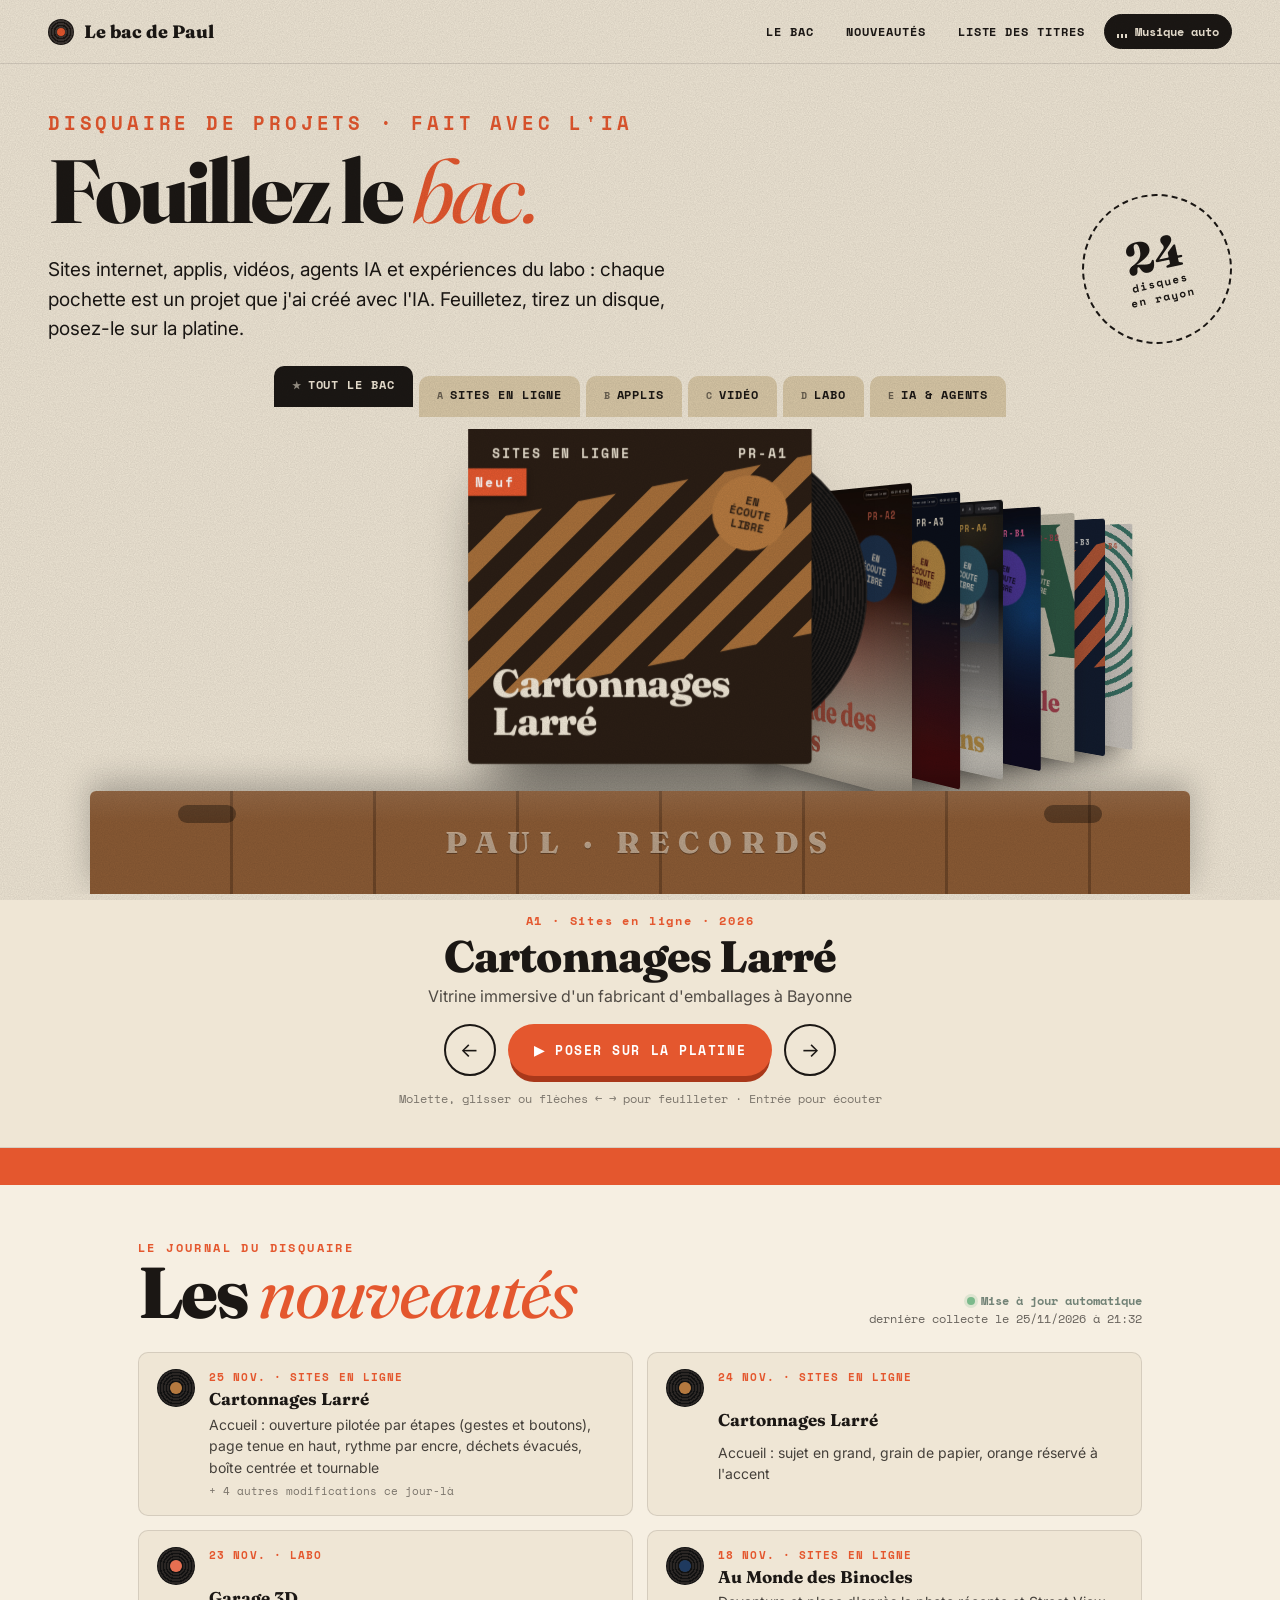
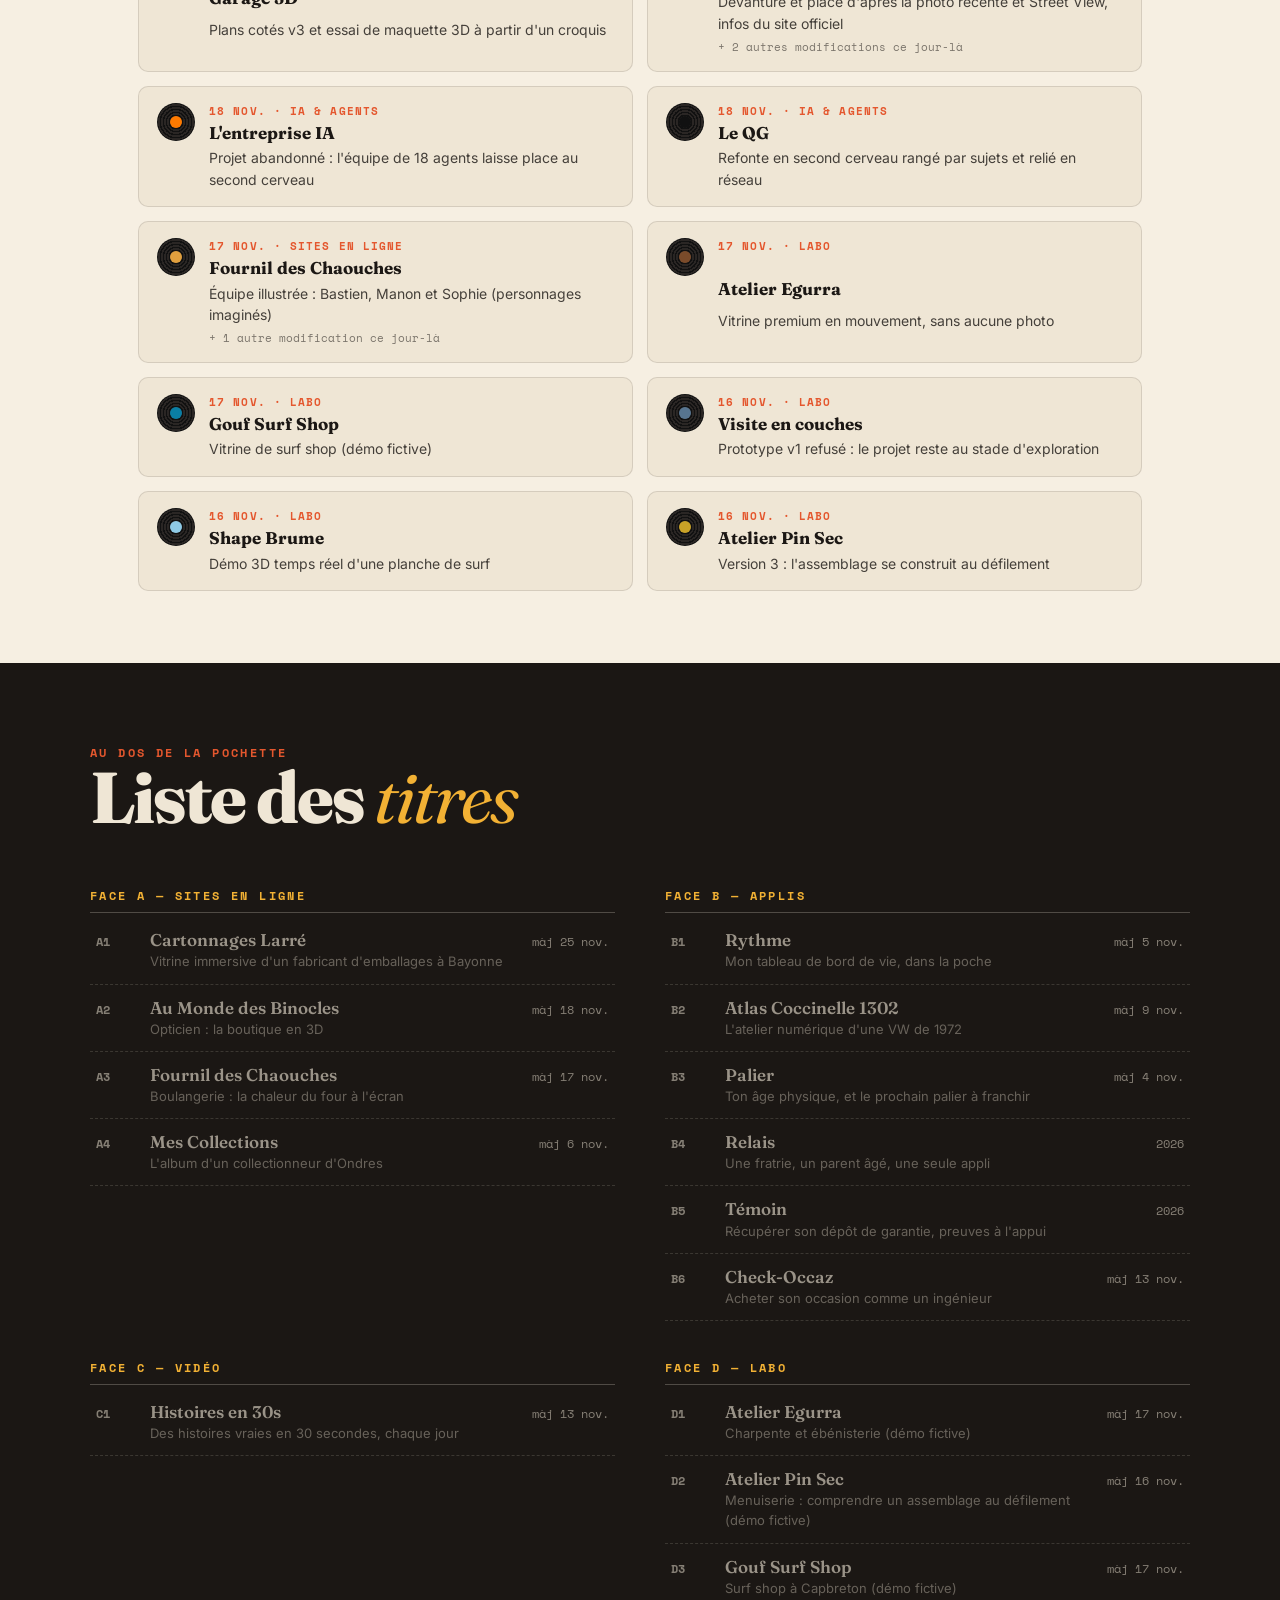
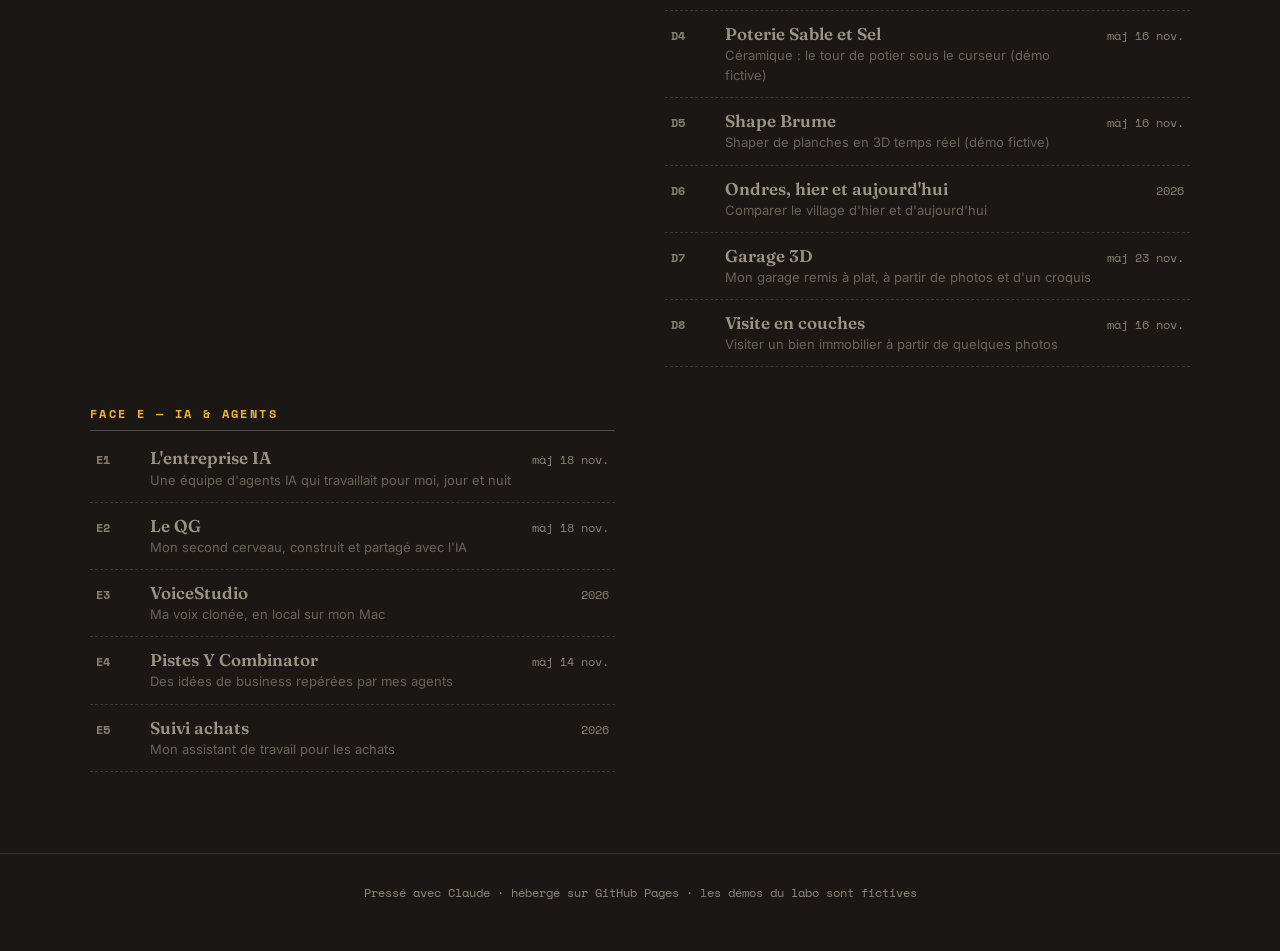
==== index.html @ d15b365a "Platine : plus de liste de nouvelles, seulement la date de mise à jour Co-Authored-By: Claude Opus 5" ====
<!doctype html>
<html lang="fr">
<head>
<meta charset="utf-8">
<meta name="viewport" content="width=device-width,initial-scale=1">
<title>Le bac à projets de Paul — sites, applis et créations IA</title>
<meta name="description" content="Fouillez le bac : sites internet, applications, vidéos et prototypes créés par Paul avec l'IA.">
<meta name="theme-color" content="#efe6d5">
<link rel="icon" href="data:image/svg+xml,%3Csvg xmlns='http://www.w3.org/2000/svg' viewBox='0 0 32 32'%3E%3Ccircle cx='16' cy='16' r='15' fill='%231b1714'/%3E%3Ccircle cx='16' cy='16' r='5' fill='%23e4572e'/%3E%3C/svg%3E">
<link rel="preconnect" href="https://fonts.googleapis.com"><link rel="preconnect" href="https://fonts.gstatic.com" crossorigin>
<link href="https://fonts.googleapis.com/css2?family=Fraunces:ital,opsz,wght@0,9..144,400;0,9..144,600;0,9..144,800;1,9..144,400&family=Inter:wght@400;600&family=Space+Mono:wght@400;700&display=swap" rel="stylesheet">
<link rel="stylesheet" href="style.css?v=4">
</head>
<body>
<header class="top">
  <a class="logo" href="#bac"><i></i>Le bac de Paul</a>
  <nav>
    <a href="#bac">Le bac</a>
    <a href="#nouveautes">Nouveautés</a>
    <a href="#titres">Liste des titres</a>
    <button class="sound" id="sound" aria-pressed="true" title="Lancer automatiquement la bande-son de chaque disque"><span class="eq"><b></b><b></b><b></b></span><span id="soundTxt">Musique auto</span></button>
  </nav>
</header>

<main>
  <section class="hero">
    <div>
      <p class="kicker">Disquaire de projets · fait avec l'IA</p>
      <h1>Fouillez <br>le <em>bac.</em></h1>
      <p>Sites internet, applis, vidéos, agents IA et expériences du labo : chaque pochette est un projet que j'ai créé avec l'IA. Feuilletez, tirez un disque, posez-le sur la platine.</p>
    </div>
    <div class="stamp"><div><b id="count">0</b>disques<br>en rayon</div></div>
  </section>

  <section id="bac" aria-label="Le bac à disques">
    <div class="dividers" id="dividers" role="toolbar" aria-label="Filtrer par face"></div>
    <div class="crate" id="crate">
      <div class="rail" id="rail"></div>
      <div class="crate-front"><span>Paul · Records</span></div>
    </div>
    <div class="now" aria-live="polite">
      <div class="n" id="nowN"></div>
      <h2 id="nowT"></h2>
      <p id="nowS"></p>
    </div>
    <div class="controls">
      <button class="ctl" id="prev" aria-label="Disque précédent">←</button>
      <button class="play" id="play">▶ Poser sur la platine</button>
      <button class="ctl" id="next" aria-label="Disque suivant">→</button>
    </div>
    <p class="hint">Molette, glisser ou flèches ← → pour feuilleter · Entrée pour écouter</p>
  </section>

  <section class="news" id="nouveautes" hidden>
    <div class="ticker" aria-hidden="true"><div class="ticker-in" id="ticker"></div></div>
    <div class="inner">
      <div class="news-head">
        <div><p class="kicker">Le journal du disquaire</p><h2>Les <em>nouveautés</em></h2></div>
        <p class="stamp-auto" id="newsStamp"></p>
      </div>
      <ol class="feed" id="feed"></ol>
    </div>
  </section>

  <section class="tracklist" id="titres">
    <div class="inner">
      <p class="kicker">Au dos de la pochette</p>
      <h2>Liste des <em>titres</em></h2>
      <div class="sides" id="sides"></div>
    </div>
  </section>
</main>
<footer>Pressé avec Claude · hébergé sur GitHub Pages · les démos du labo sont fictives</footer>

<div class="player" id="player" role="dialog" aria-modal="true" aria-labelledby="pTitle" aria-hidden="true">
  <button class="close" id="close">Ranger le disque ✕</button>
  <div class="deck">
    <div class="tt" aria-hidden="true">
      <div class="platter"><div class="vinyl" id="vinyl"><div class="label" id="vlabel"></div></div></div>
      <div class="arm"><i></i></div>
      <div class="knob"></div>
      <div class="led">33 ⅓ tours</div>
    </div>
    <article class="notes" id="notes">
      <figure class="polaroid" id="polaroid" hidden><img id="pImg" alt=""><figcaption>aperçu</figcaption></figure>
      <div class="n"><span id="pN"></span><span id="pY"></span></div>
      <h2 id="pTitle"></h2>
      <p class="tag" id="pTag"></p>
      <p class="desc" id="pDesc"></p>
      <h4>Pistes</h4><ol id="pTracks"></ol>
      <h4>Matériel</h4><div class="chips" id="pTech"></div>
      <div class="spot" id="pSpot" hidden><h4>Bande-son <span id="pSong"></span></h4><div class="spot-player"></div></div>
      <div class="btns" id="pLinks"></div>
      <div class="pnav"><button id="pPrev">← Disque précédent</button><button id="pNext">Disque suivant →</button></div>
    </article>
  </div>
</div>

<script src="projects.js?v=4"></script>
<script src="app.js?v=4"></script>
</body>
</html>
---- style.css ----
:root{
  --cream:#efe6d5; --paper:#f6efe2; --ink:#1b1714; --rust:#e4572e; --mustard:#f2b134; --pine:#2e4a3f; --wood:#8a5a34; --wood2:#6b4426;
  --sleeve:min(300px,58vw);
  --serif:"Fraunces",Georgia,serif; --mono:"Space Mono",ui-monospace,monospace; --sans:"Inter",system-ui,sans-serif;
}
*{box-sizing:border-box;margin:0;padding:0}
html{scroll-behavior:smooth}
body{background:var(--cream);color:var(--ink);font:16px/1.55 var(--sans);overflow-x:hidden}
button{font:inherit;color:inherit;background:none;border:0;cursor:pointer}
a{color:inherit}
:focus-visible{outline:3px solid var(--rust);outline-offset:3px}
/* grain */
body::after{content:"";position:fixed;inset:0;pointer-events:none;z-index:50;opacity:.22;mix-blend-mode:multiply;
  background-image:url("data:image/svg+xml,%3Csvg xmlns='http://www.w3.org/2000/svg' width='160' height='160'%3E%3Cfilter id='n'%3E%3CfeTurbulence type='fractalNoise' baseFrequency='.85' numOctaves='3' stitchTiles='stitch'/%3E%3CfeColorMatrix values='0 0 0 0 0 0 0 0 0 0 0 0 0 0 0 0 0 0 .55 0'/%3E%3C/filter%3E%3Crect width='100%25' height='100%25' filter='url(%23n)'/%3E%3C/svg%3E")}

/* ── barre ── */
.top{position:sticky;top:0;z-index:40;display:flex;align-items:center;justify-content:space-between;gap:16px;padding:14px clamp(16px,4vw,48px);background:rgba(239,230,213,.86);backdrop-filter:blur(8px);border-bottom:1px solid rgba(27,23,20,.12)}
.logo{display:flex;align-items:center;gap:10px;font:800 18px var(--serif);text-decoration:none}
.logo i{width:26px;height:26px;border-radius:50%;background:repeating-radial-gradient(var(--ink) 0 1.5px,#3a3330 1.5px 3px);position:relative;animation:spin 6s linear infinite}
.logo i::after{content:"";position:absolute;inset:9px;border-radius:50%;background:var(--rust)}
.top nav{display:flex;gap:6px;align-items:center;font:700 12px var(--mono);letter-spacing:.08em;text-transform:uppercase}
.top nav a,.sound{padding:8px 12px;border-radius:99px;text-decoration:none;border:1px solid transparent}
.top nav a:hover{border-color:currentColor}
.sound{border-color:var(--ink);display:flex;gap:8px;align-items:center}
.sound[aria-pressed=true]{background:var(--ink);color:var(--cream)}
.eq{display:inline-flex;gap:2px;align-items:flex-end;height:12px}.eq b{width:2px;height:4px;background:currentColor}
.sound[aria-pressed=true] .eq b{animation:eq .7s ease-in-out infinite alternate}.eq b:nth-child(2){animation-delay:.2s}.eq b:nth-child(3){animation-delay:.4s}

/* ── intro ── */
.hero{padding:clamp(28px,5vh,60px) clamp(16px,4vw,48px) 0;max-width:1280px;margin:auto;display:grid;grid-template-columns:1fr auto;gap:30px;align-items:end}
.kicker{font:700 12px var(--mono);letter-spacing:.2em;text-transform:uppercase;color:var(--rust)}
.hero h1{font:800 clamp(44px,7vw,100px)/.92 var(--serif);letter-spacing:-.035em;margin:.15em 0 .25em}
.hero h1 br{display:none}@media(max-width:700px){.hero h1 br{display:inline}}
.hero h1 em{font-style:italic;font-weight:400;color:var(--rust)}
.hero p{max-width:52ch;font-size:clamp(16px,1.6vw,19px)}
.stamp{width:150px;height:150px;border-radius:50%;border:2px dashed var(--ink);display:grid;place-items:center;text-align:center;font:700 11px/1.4 var(--mono);letter-spacing:.1em;transform:rotate(-12deg);animation:wobble 7s ease-in-out infinite}
.stamp b{display:block;font:800 44px/1 var(--serif);letter-spacing:0}
@media(max-width:700px){.hero{grid-template-columns:1fr}.stamp{display:none}}

/* ── intercalaires ── */
.dividers{display:flex;gap:6px;justify-content:center;flex-wrap:wrap;padding:26px 16px 0}
.div{position:relative;padding:10px 18px 14px;border-radius:10px 10px 0 0;background:#d8c7a6;font:700 12px var(--mono);letter-spacing:.08em;text-transform:uppercase;transform:translateY(6px);transition:.25s}
.div small{opacity:.6;margin-right:6px}
.div:hover{transform:translateY(0)}
.div[aria-pressed=true]{background:var(--ink);color:var(--cream);transform:translateY(-4px)}

/* ── le bac ── */
.crate{margin-top:18px!important;position:relative;height:calc(var(--sleeve)*1.55);max-height:560px;min-height:360px;margin:0 auto;max-width:1400px;overflow:hidden;touch-action:pan-y;user-select:none;cursor:grab}
.crate.dragging{cursor:grabbing}
.rail{position:absolute;inset:0;perspective:1100px;perspective-origin:50% 30%}
.sleeve{position:absolute;left:50%;top:12%;width:var(--sleeve);aspect-ratio:1;margin-left:calc(var(--sleeve)/-2);transform-style:preserve-3d;transition:transform .65s cubic-bezier(.2,.8,.2,1),filter .5s,opacity .5s;will-change:transform}
.sleeve .face{position:absolute;inset:0;border-radius:4px;overflow:hidden;box-shadow:0 30px 40px -20px rgba(0,0,0,.55),0 2px 0 rgba(255,255,255,.25) inset;backface-visibility:hidden}
.sleeve .disc{position:absolute;inset:4%;border-radius:50%;background:repeating-radial-gradient(#111 0 1.5px,#262220 1.5px 3px);transform:translateZ(-2px);transition:transform .6s cubic-bezier(.2,.8,.2,1)}
.sleeve .disc::after{content:"";position:absolute;inset:34%;border-radius:50%;background:var(--c1)}
.sleeve.current .face{box-shadow:0 40px 50px -20px rgba(0,0,0,.6)}
.sleeve.current .disc{transform:translateZ(-2px) translateX(22%)}
.sleeve.current:hover .disc{transform:translateZ(-2px) translateX(38%) rotate(40deg)}
.sleeve:not(.current){filter:brightness(.78) saturate(.85)}
.sleeve.hidden{opacity:0;pointer-events:none}
.crate-front{position:absolute;left:50%;transform:translateX(-50%);bottom:0;width:min(1100px,96vw);height:22%;border-radius:6px 6px 0 0;z-index:5;pointer-events:none;
  background:linear-gradient(180deg,rgba(255,255,255,.08),transparent 30%),repeating-linear-gradient(90deg,var(--wood) 0 140px,var(--wood2) 140px 143px);
  box-shadow:0 -10px 30px rgba(0,0,0,.25);display:grid;place-items:center}
.crate-front span{font:800 clamp(16px,2.6vw,30px) var(--serif);letter-spacing:.3em;color:rgba(255,240,220,.55);text-transform:uppercase;text-shadow:0 1px 0 rgba(0,0,0,.3)}
.crate-front::before,.crate-front::after{content:"";position:absolute;top:14px;width:58px;height:18px;border-radius:9px;background:rgba(0,0,0,.35)}
.crate-front::before{left:8%}.crate-front::after{right:8%}

/* ── pochettes (art) ── */
.art{position:absolute;inset:0;background:var(--c2);color:var(--c3);padding:7%;display:flex;flex-direction:column;justify-content:space-between}
.art .cat{font:700 clamp(8px,1vw,11px) var(--mono);letter-spacing:.15em;text-transform:uppercase;display:flex;justify-content:space-between}
.art h3{font:800 clamp(20px,2.8vw,34px)/.95 var(--serif);letter-spacing:-.02em;position:relative;z-index:2}
.art .pattern{position:absolute;inset:0;z-index:0}
.art > *{position:relative;z-index:1}
.art.stripes .pattern{background:repeating-linear-gradient(-45deg,var(--c1) 0 18px,transparent 18px 36px);opacity:.9;clip-path:polygon(0 30%,100% 10%,100% 62%,0 82%)}
.art.sun .pattern{background:radial-gradient(circle at 70% 42%,var(--c1) 0 26%,transparent 26.5%),repeating-linear-gradient(0deg,transparent 0 10px,var(--c2) 10px 14px)}
.art.grid .pattern{background:linear-gradient(var(--c1) 0 0) 60% 30%/34% 34% no-repeat,repeating-linear-gradient(0deg,rgba(255,255,255,.16) 0 1px,transparent 1px 24px),repeating-linear-gradient(90deg,rgba(255,255,255,.16) 0 1px,transparent 1px 24px)}
.art.waves .pattern{background:radial-gradient(120% 60% at 50% 110%,var(--c1) 0 40%,transparent 41%),radial-gradient(120% 60% at 50% 95%,transparent 0 40%,var(--c3) 40.5% 42%,transparent 42.5%),radial-gradient(120% 60% at 50% 80%,transparent 0 40%,var(--c1) 40.5% 42%,transparent 42.5%);opacity:.95}
.art.rings .pattern{background:repeating-radial-gradient(circle at 75% 35%,var(--c1) 0 6px,transparent 6px 16px);mask:radial-gradient(circle at 75% 35%,#000 0 45%,transparent 46%);-webkit-mask:radial-gradient(circle at 75% 35%,#000 0 45%,transparent 46%)}
.art.type .pattern::before{content:attr(data-big);position:absolute;right:-4%;top:-8%;font:800 clamp(120px,18vw,230px)/1 var(--serif);color:var(--c1);letter-spacing:-.06em}
.art.photo .pattern{background:var(--img) center top/cover;filter:saturate(1.05)}
.art.photo .pattern::after{content:"";position:absolute;inset:0;background:linear-gradient(180deg,transparent 35%,var(--c2) 92%)}
.art .sticker{position:absolute;right:7%;top:16%;width:22%;aspect-ratio:1;border-radius:50%;background:var(--c1);color:var(--c2);display:grid;place-items:center;font:700 clamp(7px,.9vw,10px)/1.1 var(--mono);text-align:center;transform:rotate(12deg);z-index:2}

/* ── légende sous le bac ── */
.now{text-align:center;padding:18px 16px 8px;min-height:120px}
.now .n{font:700 12px var(--mono);letter-spacing:.15em;color:var(--rust)}
.now h2{font:800 clamp(26px,4vw,44px)/1.05 var(--serif);letter-spacing:-.02em;margin:.1em 0}
.now p{opacity:.75}
.controls{display:flex;justify-content:center;gap:12px;align-items:center;padding:8px 0 40px}
.ctl{width:52px;height:52px;border-radius:50%;border:2px solid var(--ink);font-size:20px;transition:.2s}
.ctl:hover{background:var(--ink);color:var(--cream)}
.play{height:52px;padding:0 26px;border-radius:99px;background:var(--rust);color:#fff;font:700 13px var(--mono);letter-spacing:.12em;text-transform:uppercase;box-shadow:0 8px 0 -2px #a9381a;transition:.15s}
.play:hover{transform:translateY(-2px)}.play:active{transform:translateY(4px);box-shadow:0 3px 0 -2px #a9381a}
.hint{text-align:center;font:12px var(--mono);opacity:.55;margin-top:-26px;padding-bottom:40px}

/* ── liste des titres ── */
.tracklist{background:var(--ink);color:var(--cream);padding:clamp(50px,9vh,100px) clamp(16px,4vw,48px)}
.tracklist .inner{max-width:1100px;margin:auto}
.tracklist h2{font:800 clamp(36px,6vw,72px)/1 var(--serif);letter-spacing:-.03em;margin-bottom:8px}
.tracklist h2 em{font-weight:400;color:var(--mustard)}
.sides{display:grid;grid-template-columns:repeat(auto-fit,minmax(min(100%,460px),1fr));gap:20px 50px;margin-top:36px}
.side h3{font:700 12px var(--mono);letter-spacing:.2em;text-transform:uppercase;color:var(--mustard);border-bottom:1px solid rgba(239,230,213,.25);padding-bottom:8px;margin:18px 0 4px}
.row{display:grid;grid-template-columns:42px 1fr auto;gap:12px;align-items:baseline;width:100%;text-align:left;padding:12px 6px;border-bottom:1px dashed rgba(239,230,213,.15);transition:.2s}
.row:hover{background:rgba(239,230,213,.06);padding-left:14px}
.row .k{font:700 12px var(--mono);opacity:.5}
.row b{font:600 17px var(--serif)}
.row span{font-size:13px;opacity:.6;display:block;font-family:var(--sans)}
.row .y{font:12px var(--mono);opacity:.5}
footer{background:var(--ink);color:rgba(239,230,213,.55);text-align:center;padding:30px 16px 50px;font:12px var(--mono);border-top:1px solid rgba(239,230,213,.12)}

/* ── la platine ── */
.player{position:fixed;inset:0;z-index:60;display:grid;place-items:center;padding:20px;background:radial-gradient(circle at 30% 40%,#3a2a1e,#140e0a 75%);color:var(--cream);opacity:0;visibility:hidden;transition:opacity .45s,visibility .45s;overflow-y:auto}
.player.open{opacity:1;visibility:visible}
.deck{width:min(1180px,100%);display:grid;grid-template-columns:minmax(0,1.05fr) minmax(0,1fr);gap:clamp(20px,4vw,60px);align-items:center}
@media(max-width:860px){.deck{grid-template-columns:1fr}.player{place-items:start center}}
.close{position:fixed;top:16px;right:16px;z-index:3;padding:10px 16px;border-radius:99px;border:1px solid rgba(239,230,213,.4);font:700 12px var(--mono);letter-spacing:.1em;text-transform:uppercase;background:rgba(20,14,10,.6)}
.close:hover{background:var(--cream);color:var(--ink)}

.tt{position:relative;width:100%;aspect-ratio:1.25;border-radius:14px;padding:6%;
  background:linear-gradient(135deg,rgba(255,255,255,.12),transparent 40%),repeating-linear-gradient(90deg,#7b4f2d 0 6px,#6d4527 6px 11px);
  box-shadow:0 40px 60px -20px rgba(0,0,0,.7),inset 0 0 0 3px rgba(0,0,0,.25)}
.platter{position:absolute;left:6%;top:8%;width:70%;aspect-ratio:1;border-radius:50%;background:radial-gradient(circle,#555 0 3%,#1d1d1d 3.5% 70%,#2c2c2c 71%);box-shadow:0 10px 20px rgba(0,0,0,.5),inset 0 0 0 6px #3b3b3b}
.vinyl{position:absolute;inset:3%;border-radius:50%;
  background:conic-gradient(from 30deg,rgba(255,255,255,.0),rgba(255,255,255,.13) 8%,rgba(255,255,255,0) 18%,rgba(255,255,255,0) 50%,rgba(255,255,255,.1) 58%,rgba(255,255,255,0) 68%),repeating-radial-gradient(#0d0d0d 0 1.4px,#1f1d1c 1.4px 2.8px);
  transform:translate(-60%,-10%) scale(.5) rotate(-40deg);opacity:0;transition:transform .9s cubic-bezier(.2,.8,.2,1),opacity .4s}
.vinyl .label{position:absolute;inset:32%;border-radius:50%;background:var(--c1);color:var(--c2);display:flex;flex-direction:column;justify-content:space-between;align-items:center;text-align:center;padding:16% 12% 14%;font:700 clamp(8px,1.1vw,12px)/1.1 var(--serif)}
.vinyl .label span{font-size:clamp(7px,.85vw,11px);line-height:1.05;max-width:92%}
.vinyl .label small{display:block;font:9px var(--mono);opacity:.75}
.vinyl .label::after{content:"";position:absolute;width:7%;aspect-ratio:1;border-radius:50%;background:#111;left:46.5%;top:46.5%}
.player.loaded .vinyl{transform:none;opacity:1}
.player.spinning .vinyl{animation:spin 1.8s linear infinite}
.arm{position:absolute;right:9%;top:9%;width:5%;height:66%;transform-origin:50% 7%;transform:rotate(-28deg);transition:transform 1s cubic-bezier(.5,0,.2,1)}
.arm::before{content:"";position:absolute;left:50%;top:0;width:150%;aspect-ratio:1;border-radius:50%;transform:translateX(-50%);background:radial-gradient(#ddd,#888);box-shadow:0 4px 8px rgba(0,0,0,.5)}
.arm::after{content:"";position:absolute;left:50%;top:8%;width:18%;height:84%;transform:translateX(-50%);background:linear-gradient(90deg,#aaa,#eee,#999);border-radius:3px}
.arm i{position:absolute;bottom:0;left:50%;width:70%;height:12%;transform:translateX(-30%) rotate(18deg);background:#222;border-radius:3px;z-index:2}
.player.spinning .arm{transform:rotate(21deg)}
.knob{position:absolute;right:8%;bottom:9%;width:12%;aspect-ratio:1;border-radius:50%;background:conic-gradient(#ccc,#777,#ccc,#777,#ccc);box-shadow:0 4px 8px rgba(0,0,0,.5)}
.led{position:absolute;left:6%;bottom:6%;font:700 10px var(--mono);letter-spacing:.15em;display:flex;gap:8px;align-items:center;color:rgba(255,240,220,.7)}
.led::before{content:"";width:8px;height:8px;border-radius:50%;background:#5a1d10}
.player.spinning .led::before{background:#ff5a2a;box-shadow:0 0 10px #ff5a2a}

.notes{background:var(--paper);color:var(--ink);border-radius:6px;padding:clamp(22px,3vw,40px);position:relative;box-shadow:0 30px 60px -20px rgba(0,0,0,.6);transform:translateY(30px) rotate(1.5deg);opacity:0;transition:transform .7s .25s cubic-bezier(.2,.8,.2,1),opacity .5s .25s}
.player.open .notes{transform:rotate(1deg);opacity:1}
.notes .n{font:700 11px var(--mono);letter-spacing:.18em;text-transform:uppercase;color:var(--rust);display:flex;justify-content:space-between;gap:10px}
.notes h2{font:800 clamp(30px,4vw,52px)/.95 var(--serif);letter-spacing:-.03em;margin:.25em 0 .2em}
.notes .tag{font:italic 400 clamp(17px,1.8vw,21px)/1.3 var(--serif);margin-bottom:14px}
.notes .desc{font-size:15px;opacity:.85}
.notes h4{font:700 11px var(--mono);letter-spacing:.18em;text-transform:uppercase;margin:20px 0 6px;opacity:.6}
.notes ol{list-style:none;counter-reset:t}
.notes li{counter-increment:t;display:flex;gap:10px;padding:5px 0;border-bottom:1px dotted rgba(27,23,20,.2);font-size:15px}
.notes li::before{content:counter(t,decimal-leading-zero);font:700 12px var(--mono);color:var(--rust);padding-top:2px}
.chips{display:flex;flex-wrap:wrap;gap:6px}
.chips span{font:11px var(--mono);border:1px solid rgba(27,23,20,.35);border-radius:99px;padding:3px 10px}
.btns{display:flex;flex-wrap:wrap;gap:10px;margin-top:22px}
.btn{display:inline-flex;align-items:center;gap:8px;padding:12px 20px;border-radius:99px;text-decoration:none;font:700 12px var(--mono);letter-spacing:.1em;text-transform:uppercase;border:2px solid var(--ink);transition:.2s}
.btn.main{background:var(--ink);color:var(--cream)}
.btn:hover{transform:translateY(-2px);box-shadow:0 6px 0 -1px var(--ink)}
.btn small{font-weight:400;text-transform:none;letter-spacing:0;opacity:.7}
.polaroid{position:absolute;right:-18px;top:-30px;width:min(170px,32%);background:#fff;padding:7px 7px 24px;box-shadow:0 12px 24px rgba(0,0,0,.35);transform:rotate(6deg);transition:transform .3s}
.polaroid:hover{transform:rotate(0) scale(1.6);z-index:3}
.polaroid img{display:block;width:100%;aspect-ratio:1;object-fit:cover;object-position:top}
.polaroid figcaption{position:absolute;bottom:4px;left:0;right:0;text-align:center;font:10px var(--mono)}
@media(max-width:860px){.polaroid{top:-62px;right:-4px;width:92px;padding:5px 5px 18px}}
.pnav{display:flex;justify-content:space-between;margin-top:18px;font:700 11px var(--mono);letter-spacing:.1em;text-transform:uppercase}
.pnav button{opacity:.6}.pnav button:hover{opacity:1;color:var(--rust)}

@keyframes spin{to{transform:rotate(360deg)}}
@keyframes eq{to{height:12px}}
@keyframes wobble{50%{transform:rotate(-4deg) scale(1.04)}}
@media(prefers-reduced-motion:reduce){*,*::before,*::after{animation:none!important;transition-duration:.01ms!important}}

@media(max-width:640px){
  .top{padding:10px 14px}.top nav a[href="#bac"]{display:none}
  .logo{font-size:16px;white-space:nowrap}
  .top nav{gap:2px}.top nav a,.sound{padding:7px 10px;white-space:nowrap}
  .crate{min-height:330px}
  .div{padding:8px 12px 12px;font-size:11px}
}
@media(max-width:420px){#soundTxt{display:none}.kicker{letter-spacing:.12em}}

/* bande-son */
.spot{margin-top:18px}
.spot h4{display:flex;gap:8px;flex-wrap:wrap;align-items:baseline}
.spot h4 span{font:italic 400 14px var(--serif);letter-spacing:0;text-transform:none;opacity:1;color:var(--rust)}
.spot-player{min-height:80px;border-radius:12px;overflow:hidden;background:rgba(27,23,20,.06)}
.spot-player iframe{display:block;border:0;border-radius:12px}
.art .sticker.alt{background:var(--c3);color:var(--c2);text-transform:uppercase;font-size:clamp(7px,.85vw,10px);padding:4px}

/* ── nouveautés ── */
.news{background:var(--paper);border-top:1px solid rgba(27,23,20,.15);padding:0 0 clamp(50px,8vh,90px)}
.news .inner{max-width:1100px;margin:auto;padding:0 clamp(16px,4vw,48px)}
.ticker{overflow:hidden;background:var(--rust);color:#fff;font:700 12px var(--mono);letter-spacing:.12em;text-transform:uppercase;white-space:nowrap;padding:10px 0;margin-bottom:clamp(30px,6vh,60px)}
.ticker-in{display:inline-block;padding-left:100%;animation:tick 60s linear infinite}
.ticker-in span{margin-right:48px}.ticker-in b{color:var(--ink);margin-right:8px}
.news-head{display:flex;justify-content:space-between;align-items:end;gap:20px;flex-wrap:wrap;margin-bottom:24px}
.news h2{font:800 clamp(36px,6vw,72px)/1 var(--serif);letter-spacing:-.03em}
.news h2 em{font-weight:400;color:var(--rust)}
.stamp-auto{font:12px/1.5 var(--mono);opacity:.65;text-align:right}
.stamp-auto b{display:inline-flex;align-items:center;gap:6px;color:var(--pine)}
.stamp-auto b::before{content:"";width:8px;height:8px;border-radius:50%;background:#3a9d5d;box-shadow:0 0 0 3px rgba(58,157,93,.2);animation:blink 2s infinite}
.feed{list-style:none;display:grid;grid-template-columns:repeat(auto-fill,minmax(min(100%,330px),1fr));gap:14px}
.feed li{background:var(--cream);border:1px solid rgba(27,23,20,.12);border-radius:10px;padding:16px 18px;display:grid;grid-template-columns:auto 1fr;gap:4px 14px;transition:.2s}
.feed li:hover{transform:translateY(-3px);box-shadow:0 10px 24px -14px rgba(0,0,0,.4)}
.feed .dot{grid-row:span 3;width:38px;height:38px;border-radius:50%;background:repeating-radial-gradient(#111 0 1.5px,#2a2624 1.5px 3px);position:relative}
.feed .dot::after{content:"";position:absolute;inset:13px;border-radius:50%;background:var(--c1)}
.feed time{font:700 11px var(--mono);letter-spacing:.1em;text-transform:uppercase;color:var(--rust)}
.feed button{text-align:left;font:700 17px/1.2 var(--serif)}
.feed button:hover{color:var(--rust)}
.feed p{font-size:14px;opacity:.8;grid-column:2}
.feed .more{font:11px var(--mono);opacity:.55;grid-column:2}
.ribbon{position:absolute;left:-6px;top:14%;z-index:3;background:var(--rust);color:#fff;font:700 clamp(8px,.9vw,11px) var(--mono);letter-spacing:.15em;padding:4px 10px 4px 12px;box-shadow:0 3px 6px rgba(0,0,0,.3)}
.pnews{margin-top:18px}
.pnews ul{list-style:none}
.pnews li{display:grid;grid-template-columns:62px 1fr;gap:10px;padding:5px 0;border-bottom:1px dotted rgba(27,23,20,.2);font-size:14px}
.pnews time{font:700 11px var(--mono);color:var(--rust);padding-top:2px}
.pnews a{text-decoration:none}.pnews a:hover{text-decoration:underline}
@keyframes tick{to{transform:translateX(-100%)}}
@keyframes blink{50%{opacity:.35}}
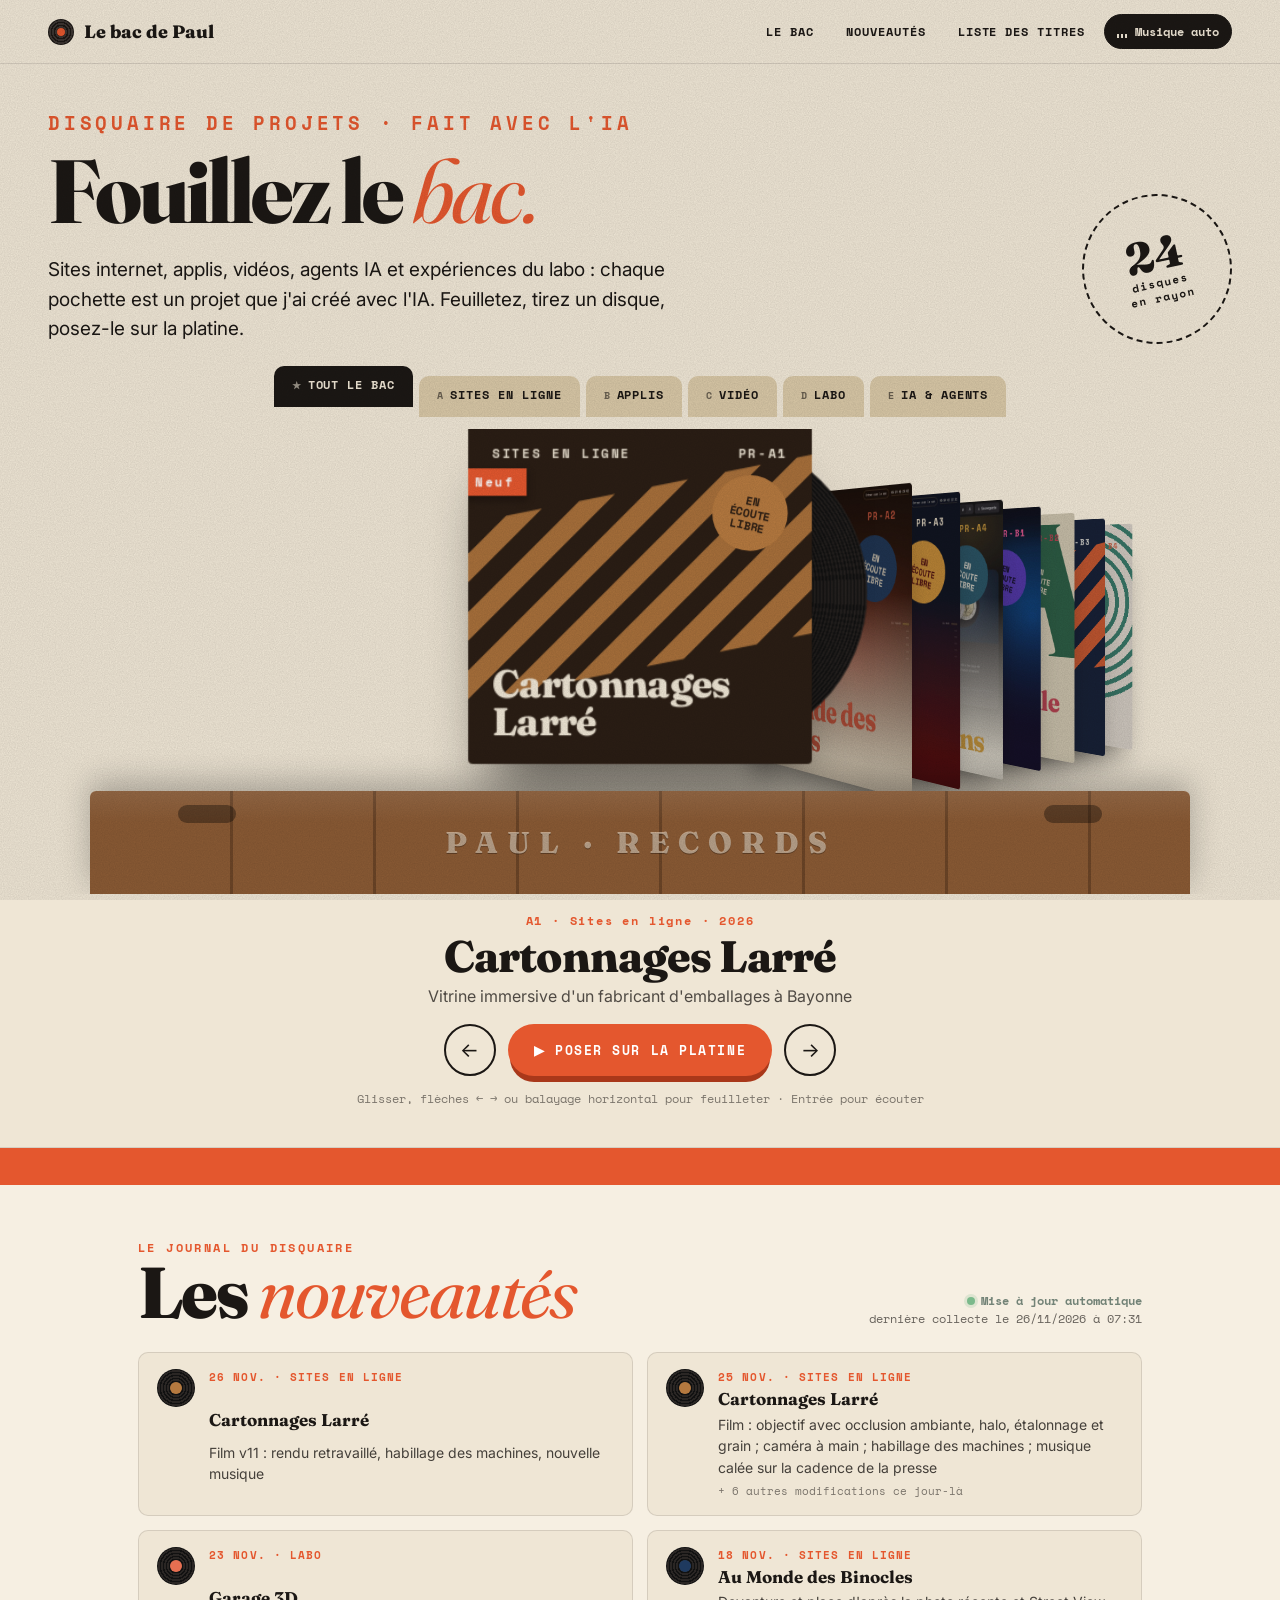
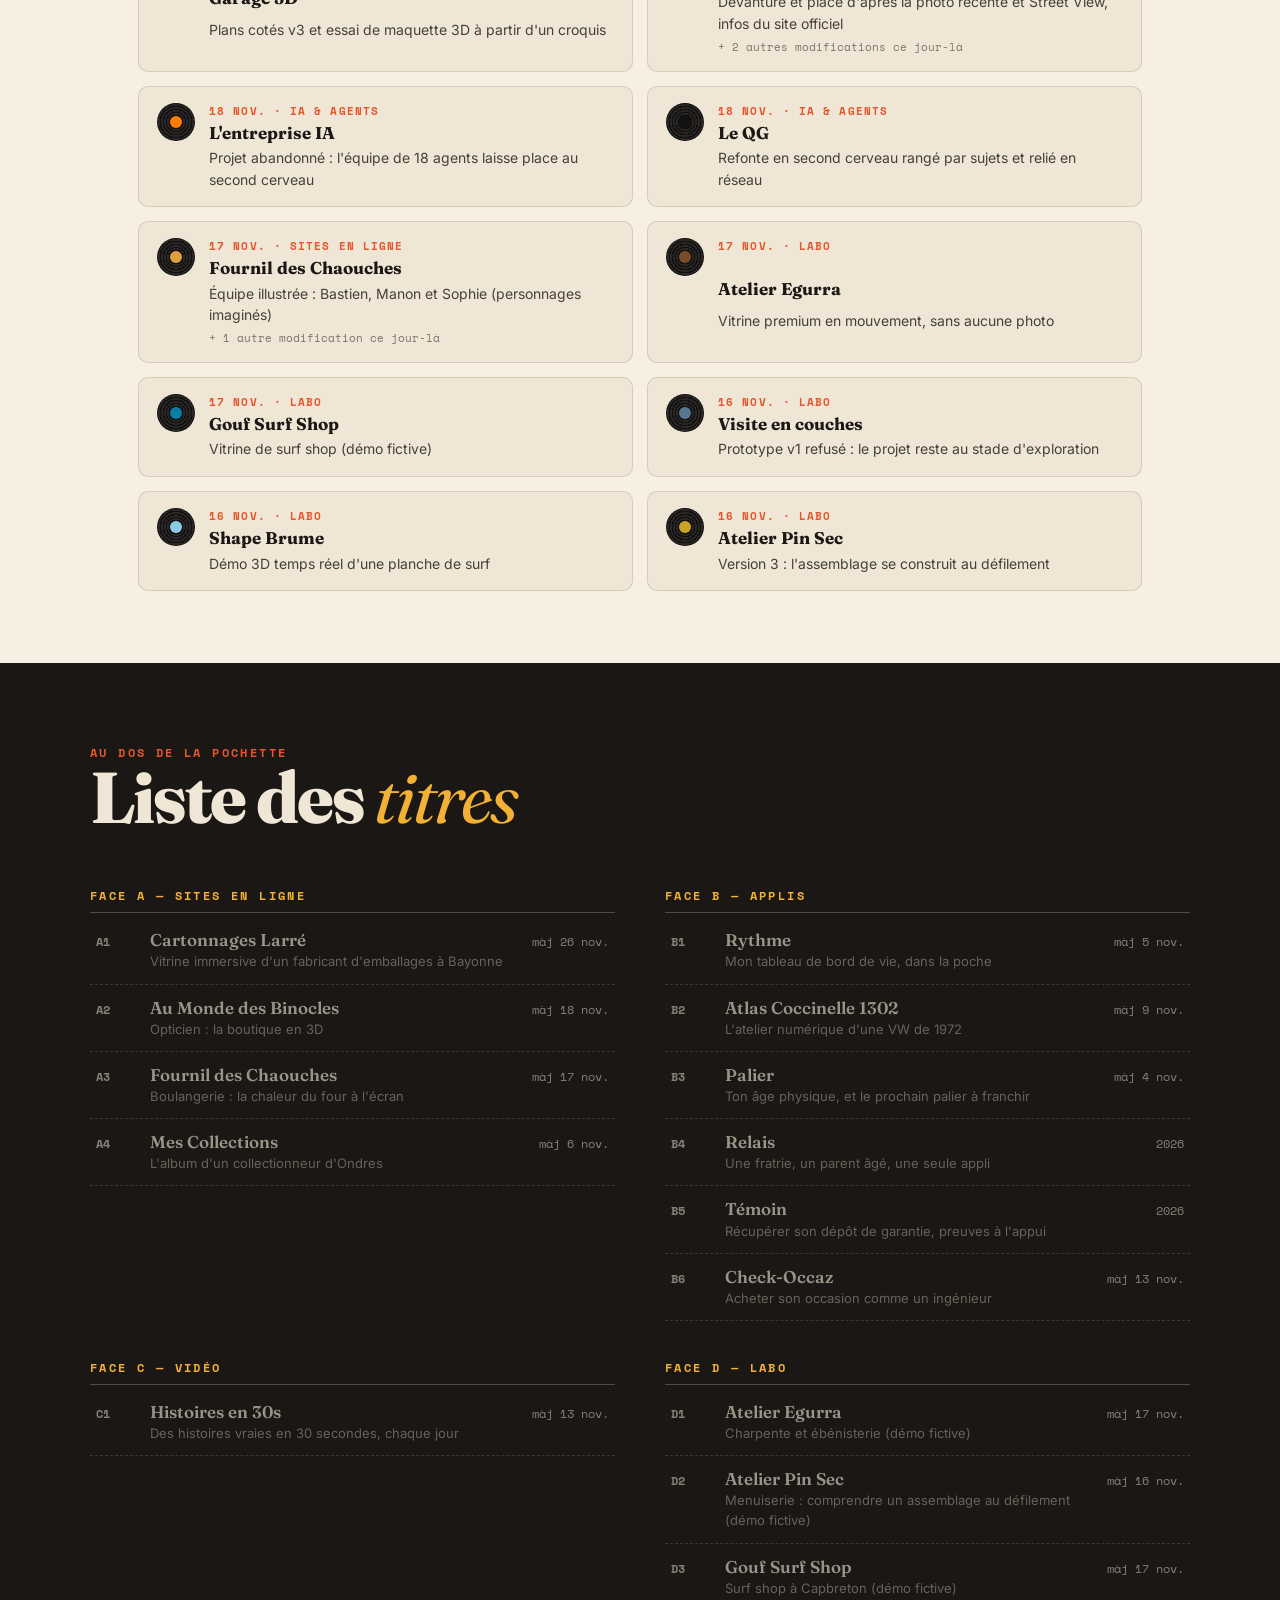
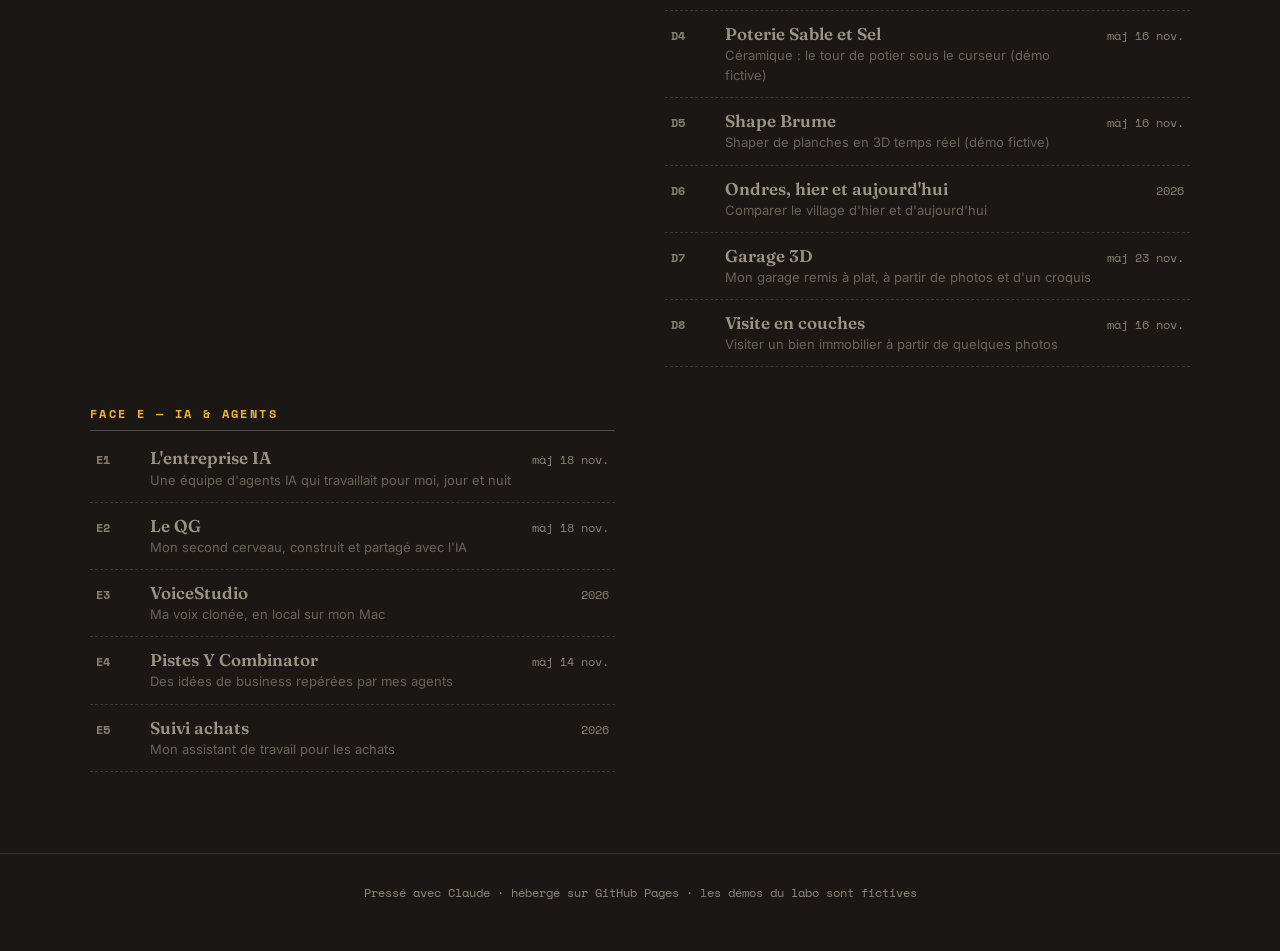
==== commit 456bc2d3: "Bac : navigation entre pochettes stable - La molette verticale fait défiler la page, plus les pochet" ====
--- a/index.html
+++ b/index.html
@@ -9,7 +9,18 @@
 <link rel="icon" href="data:image/svg+xml,%3Csvg xmlns='http://www.w3.org/2000/svg' viewBox='0 0 32 32'%3E%3Ccircle cx='16' cy='16' r='15' fill='%231b1714'/%3E%3Ccircle cx='16' cy='16' r='5' fill='%23e4572e'/%3E%3C/svg%3E">
 <link rel="preconnect" href="https://fonts.googleapis.com"><link rel="preconnect" href="https://fonts.gstatic.com" crossorigin>
 <link href="https://fonts.googleapis.com/css2?family=Fraunces:ital,opsz,wght@0,9..144,400;0,9..144,600;0,9..144,800;1,9..144,400&family=Inter:wght@400;600&family=Space+Mono:wght@400;700&display=swap" rel="stylesheet">
-<link rel="stylesheet" href="style.css?v=4">
+<link rel="stylesheet" href="style.css?v=8">
+<script>
+/* Mise à jour automatique : si une version plus récente est en ligne, on la charge
+   (le navigateur garde sinon l'ancienne page jusqu'à 10 minutes). */
+window.BAC_VERSION = 8;
+fetch("version.json", { cache: "no-store" }).then(r => r.json()).then(v => {
+  if (v.version > window.BAC_VERSION) {
+    const u = new URL(location.href); u.searchParams.set("v", v.version);
+    if (u.href !== location.href) location.replace(u.href);
+  }
+}).catch(() => {});
+</script>
 </head>
 <body>
 <header class="top">
@@ -48,7 +59,7 @@
       <button class="play" id="play">▶ Poser sur la platine</button>
       <button class="ctl" id="next" aria-label="Disque suivant">→</button>
     </div>
-    <p class="hint">Molette, glisser ou flèches ← → pour feuilleter · Entrée pour écouter</p>
+    <p class="hint">Glisser, flèches ← → ou balayage horizontal pour feuilleter · Entrée pour écouter</p>
   </section>
 
   <section class="news" id="nouveautes" hidden>
@@ -75,11 +86,20 @@
 <div class="player" id="player" role="dialog" aria-modal="true" aria-labelledby="pTitle" aria-hidden="true">
   <button class="close" id="close">Ranger le disque ✕</button>
   <div class="deck">
-    <div class="tt" aria-hidden="true">
-      <div class="platter"><div class="vinyl" id="vinyl"><div class="label" id="vlabel"></div></div></div>
-      <div class="arm"><i></i></div>
-      <div class="knob"></div>
-      <div class="led">33 ⅓ tours</div>
+    <div class="tt-wrap">
+    <div class="tt">
+      <div class="platter"><div class="vinyl" id="vinyl" title="Fais tourner le disque à la main pour scratcher"><div class="label" id="vlabel"></div></div></div>
+      <div class="arm-rest" aria-hidden="true"></div>
+      <div class="arm" title="Glisse le diamant sur le disque pour lancer la musique"><i></i></div>
+      <div class="knob" aria-hidden="true"></div>
+      <div class="ss-wrap">
+        <button class="ss" id="ss" aria-pressed="false" aria-label="Start" title="Start / Stop (barre d'espace)"></button>
+        <span class="ss-txt">Start · Stop</span>
+      </div>
+      <span class="strobe" aria-hidden="true"></span>
+      <span class="brand" aria-hidden="true">Paul · Records</span>
+    </div>
+    <p class="deck-tip">Appuie sur Start, ou glisse le diamant sur le disque. Fais tourner le vinyle à la main pour scratcher.</p>
     </div>
     <article class="notes" id="notes">
       <figure class="polaroid" id="polaroid" hidden><img id="pImg" alt=""><figcaption>aperçu</figcaption></figure>
@@ -96,7 +116,7 @@
   </div>
 </div>
 
-<script src="projects.js?v=4"></script>
-<script src="app.js?v=4"></script>
+<script src="projects.js?v=8"></script>
+<script src="app.js?v=8"></script>
 </body>
 </html>
--- a/style.css
+++ b/style.css
@@ -48,14 +48,15 @@
 .crate{margin-top:18px!important;position:relative;height:calc(var(--sleeve)*1.55);max-height:560px;min-height:360px;margin:0 auto;max-width:1400px;overflow:hidden;touch-action:pan-y;user-select:none;cursor:grab}
 .crate.dragging{cursor:grabbing}
 .rail{position:absolute;inset:0;perspective:1100px;perspective-origin:50% 30%}
-.sleeve{position:absolute;left:50%;top:12%;width:var(--sleeve);aspect-ratio:1;margin-left:calc(var(--sleeve)/-2);transform-style:preserve-3d;transition:transform .65s cubic-bezier(.2,.8,.2,1),filter .5s,opacity .5s;will-change:transform}
+.sleeve{position:absolute;left:50%;top:12%;backface-visibility:hidden;width:var(--sleeve);aspect-ratio:1;margin-left:calc(var(--sleeve)/-2);transform-style:preserve-3d;transition:transform .65s cubic-bezier(.2,.8,.2,1),filter .5s,opacity .5s;will-change:transform}
 .sleeve .face{position:absolute;inset:0;border-radius:4px;overflow:hidden;box-shadow:0 30px 40px -20px rgba(0,0,0,.55),0 2px 0 rgba(255,255,255,.25) inset;backface-visibility:hidden}
 .sleeve .disc{position:absolute;inset:4%;border-radius:50%;background:repeating-radial-gradient(#111 0 1.5px,#262220 1.5px 3px);transform:translateZ(-2px);transition:transform .6s cubic-bezier(.2,.8,.2,1)}
 .sleeve .disc::after{content:"";position:absolute;inset:34%;border-radius:50%;background:var(--c1)}
 .sleeve.current .face{box-shadow:0 40px 50px -20px rgba(0,0,0,.6)}
 .sleeve.current .disc{transform:translateZ(-2px) translateX(22%)}
 .sleeve.current:hover .disc{transform:translateZ(-2px) translateX(38%) rotate(40deg)}
-.sleeve:not(.current){filter:brightness(.78) saturate(.85)}
+.sleeve .face::after{content:"";position:absolute;inset:0;background:#1b1714;opacity:.22;transition:opacity .5s;pointer-events:none;z-index:5}
+.sleeve.current .face::after{opacity:0}
 .sleeve.hidden{opacity:0;pointer-events:none}
 .crate-front{position:absolute;left:50%;transform:translateX(-50%);bottom:0;width:min(1100px,96vw);height:22%;border-radius:6px 6px 0 0;z-index:5;pointer-events:none;
   background:linear-gradient(180deg,rgba(255,255,255,.08),transparent 30%),repeating-linear-gradient(90deg,var(--wood) 0 140px,var(--wood2) 140px 143px);
@@ -127,12 +128,10 @@
 .vinyl .label small{display:block;font:9px var(--mono);opacity:.75}
 .vinyl .label::after{content:"";position:absolute;width:7%;aspect-ratio:1;border-radius:50%;background:#111;left:46.5%;top:46.5%}
 .player.loaded .vinyl{transform:none;opacity:1}
-.player.spinning .vinyl{animation:spin 1.8s linear infinite}
-.arm{position:absolute;right:9%;top:9%;width:5%;height:66%;transform-origin:50% 7%;transform:rotate(-28deg);transition:transform 1s cubic-bezier(.5,0,.2,1)}
+.arm{position:absolute;right:9%;top:9%;width:5%;height:66%;transform-origin:50% 7%;transform:rotate(-2deg);transition:transform 1s cubic-bezier(.5,0,.2,1)}
 .arm::before{content:"";position:absolute;left:50%;top:0;width:150%;aspect-ratio:1;border-radius:50%;transform:translateX(-50%);background:radial-gradient(#ddd,#888);box-shadow:0 4px 8px rgba(0,0,0,.5)}
 .arm::after{content:"";position:absolute;left:50%;top:8%;width:18%;height:84%;transform:translateX(-50%);background:linear-gradient(90deg,#aaa,#eee,#999);border-radius:3px}
 .arm i{position:absolute;bottom:0;left:50%;width:70%;height:12%;transform:translateX(-30%) rotate(18deg);background:#222;border-radius:3px;z-index:2}
-.player.spinning .arm{transform:rotate(21deg)}
 .knob{position:absolute;right:8%;bottom:9%;width:12%;aspect-ratio:1;border-radius:50%;background:conic-gradient(#ccc,#777,#ccc,#777,#ccc);box-shadow:0 4px 8px rgba(0,0,0,.5)}
 .led{position:absolute;left:6%;bottom:6%;font:700 10px var(--mono);letter-spacing:.15em;display:flex;gap:8px;align-items:center;color:rgba(255,240,220,.7)}
 .led::before{content:"";width:8px;height:8px;border-radius:50%;background:#5a1d10}
@@ -215,3 +214,30 @@
 .pnews a{text-decoration:none}.pnews a:hover{text-decoration:underline}
 @keyframes tick{to{transform:translateX(-100%)}}
 @keyframes blink{50%{opacity:.35}}
+
+/* ── platine pilotable ── */
+.tt-wrap{display:flex;flex-direction:column;gap:12px}
+.vinyl{cursor:grab;touch-action:none}
+.player.scratching .vinyl{cursor:grabbing}
+.vinyl .label{will-change:transform}
+.arm{cursor:grab;touch-action:none;z-index:4}
+.player.arm-grab .arm{cursor:grabbing;filter:drop-shadow(0 10px 8px rgba(0,0,0,.45))}
+.arm i{transition:transform .25s}
+.player.arm-grab .arm i{transform:translateX(-30%) rotate(18deg) translateY(-3px)}
+.arm-rest{position:absolute;right:9.6%;top:47%;width:3.8%;height:5%;border-radius:4px;background:linear-gradient(180deg,#3b3b3b,#1f1f1f);box-shadow:0 3px 6px rgba(0,0,0,.4)}
+.knob{pointer-events:none}
+.ss-wrap{position:absolute;left:4%;bottom:5%;display:flex;flex-direction:column;align-items:center;gap:6px;z-index:3}
+.ss{width:clamp(46px,7vw,70px);aspect-ratio:1.35;border-radius:6px;position:relative;
+  background:linear-gradient(180deg,#f4f2ee,#bdb7ad);box-shadow:0 5px 0 #6f685e,0 8px 14px rgba(0,0,0,.5),inset 0 1px 0 #fff;transition:transform .08s,box-shadow .08s}
+.ss::after{content:"";position:absolute;right:10%;top:16%;width:16%;aspect-ratio:1;border-radius:50%;background:#4a1a0e;box-shadow:inset 0 1px 2px rgba(0,0,0,.6)}
+.ss:active{transform:translateY(3px);box-shadow:0 2px 0 #6f685e,0 3px 6px rgba(0,0,0,.45),inset 0 1px 0 #fff}
+.ss[aria-pressed=true]::after{background:#ff4a1c;box-shadow:0 0 10px #ff4a1c,0 0 2px #fff inset}
+.ss-txt{font:700 clamp(7px,.8vw,10px) var(--mono);letter-spacing:.18em;text-transform:uppercase;color:rgba(255,240,220,.75);text-shadow:0 1px 0 rgba(0,0,0,.4)}
+.player.needs-start .ss{animation:pulse 1.1s ease-in-out infinite}
+.player.needs-start .ss::after{background:#3a9d5d;box-shadow:0 0 10px #3a9d5d}
+.strobe{position:absolute;left:3.5%;top:5%;width:10px;height:10px;border-radius:50%;background:#3b1a10}
+.player.spinning .strobe{background:#ff5a2a;box-shadow:0 0 12px 2px #ff5a2a;animation:blink 1.2s ease-in-out infinite}
+.brand{position:absolute;left:7%;top:3.6%;font:italic 600 clamp(9px,1vw,13px) var(--serif);color:rgba(255,240,220,.55);letter-spacing:.04em}
+.deck-tip{font:11px/1.5 var(--mono);text-align:center;opacity:.5}
+.led{display:none}
+@keyframes pulse{50%{box-shadow:0 5px 0 #6f685e,0 0 0 7px rgba(58,157,93,.45)}}
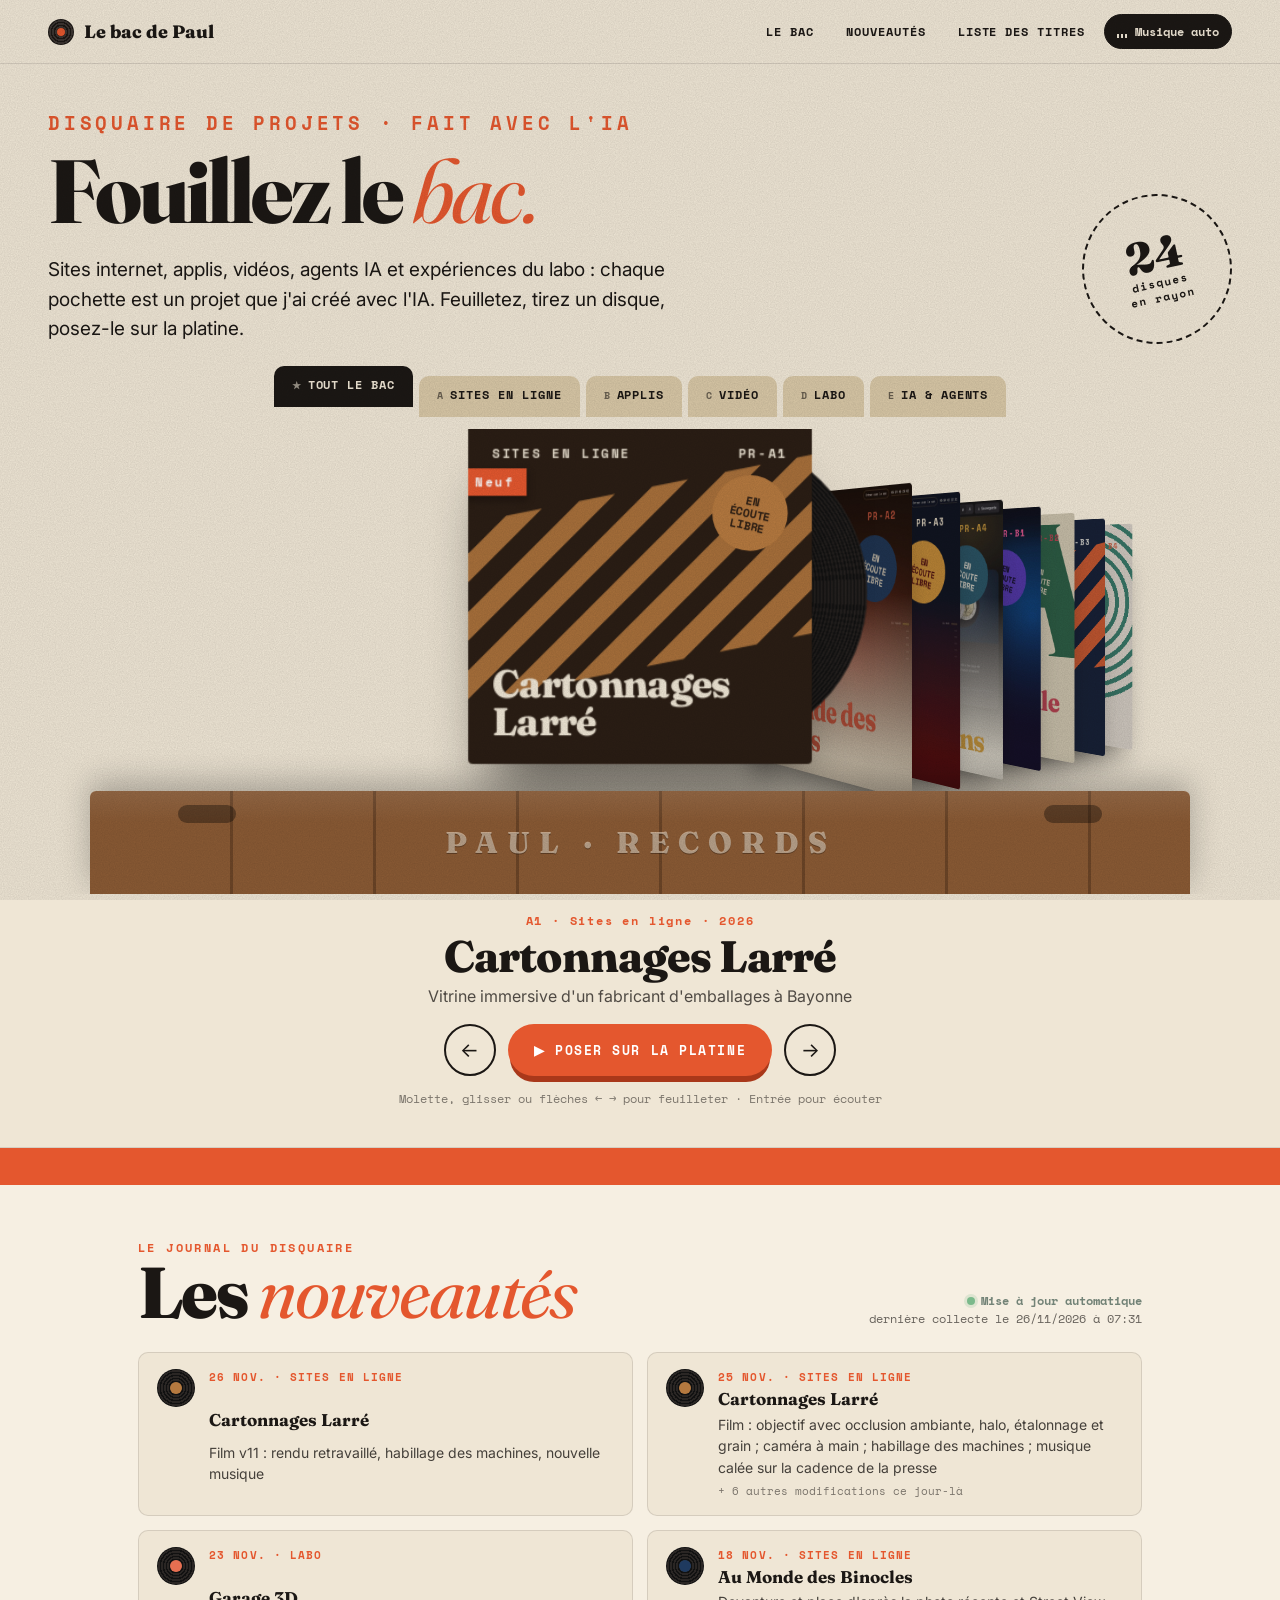
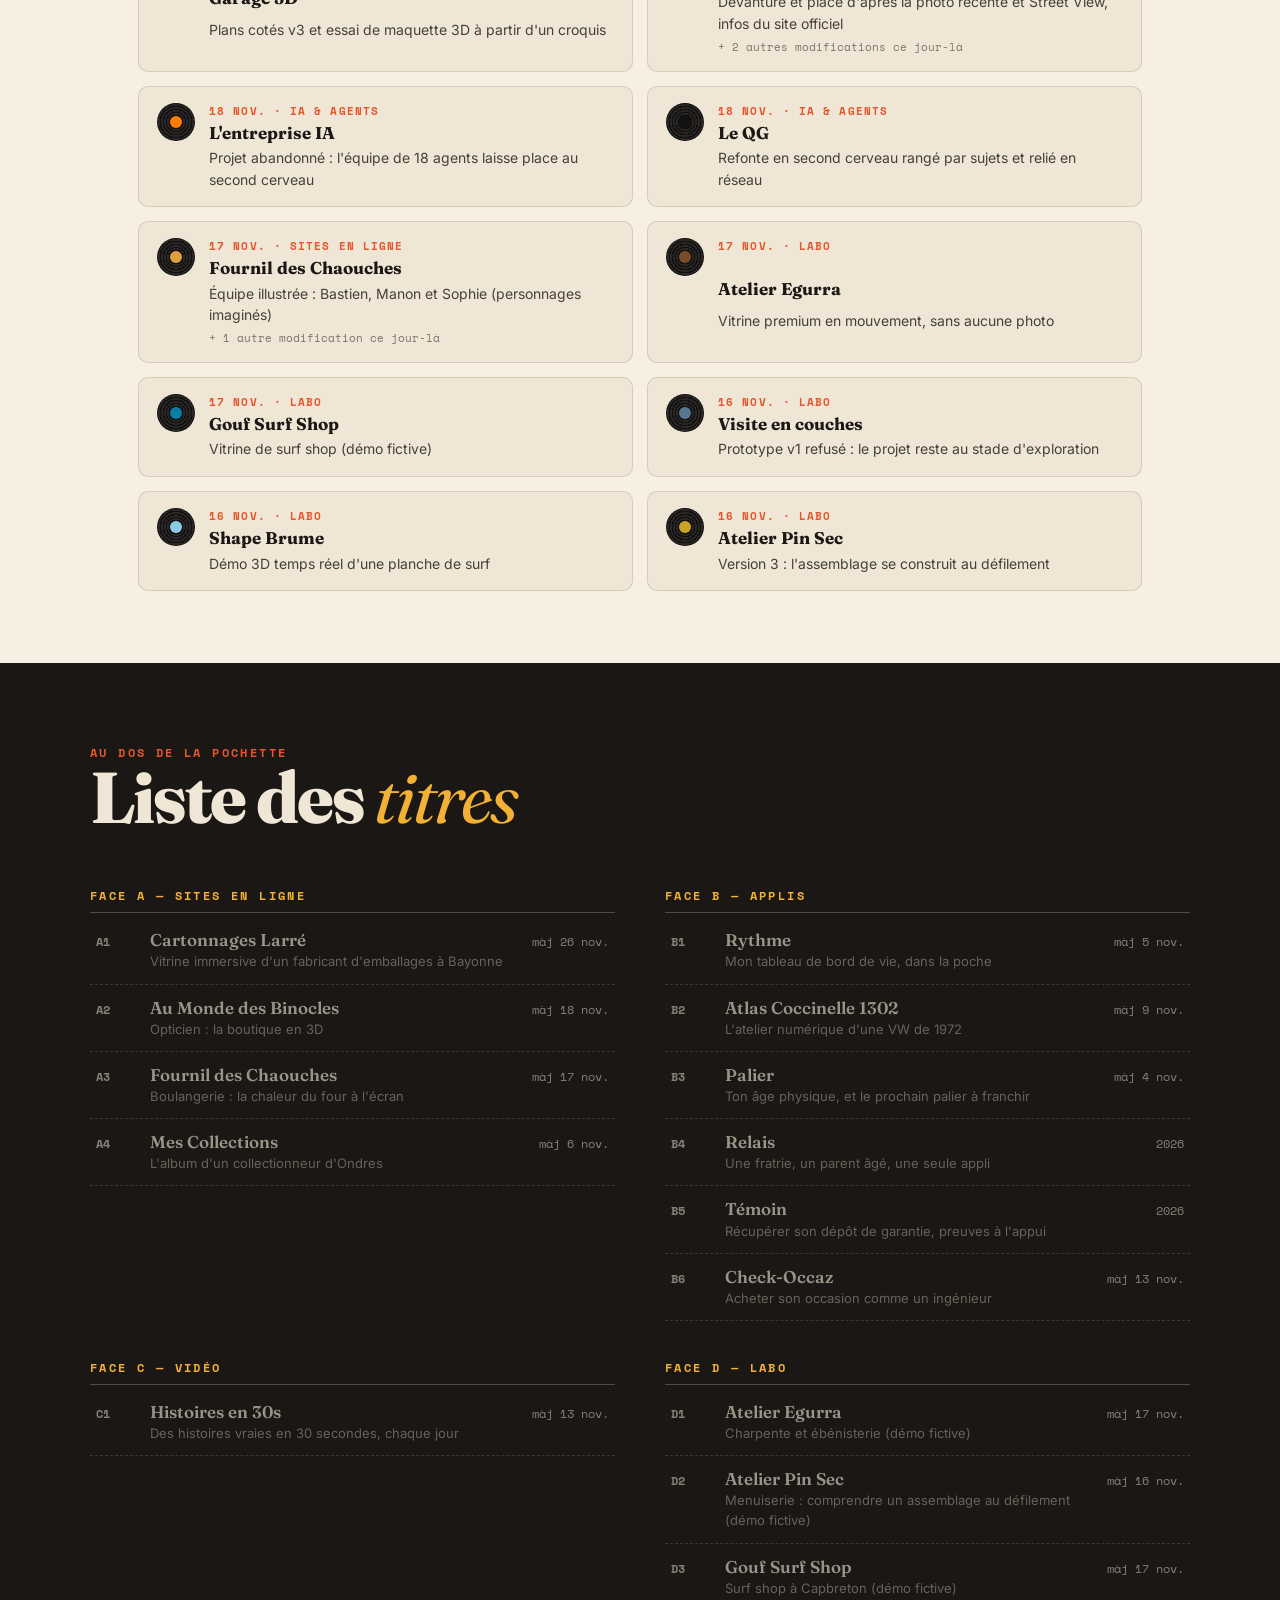
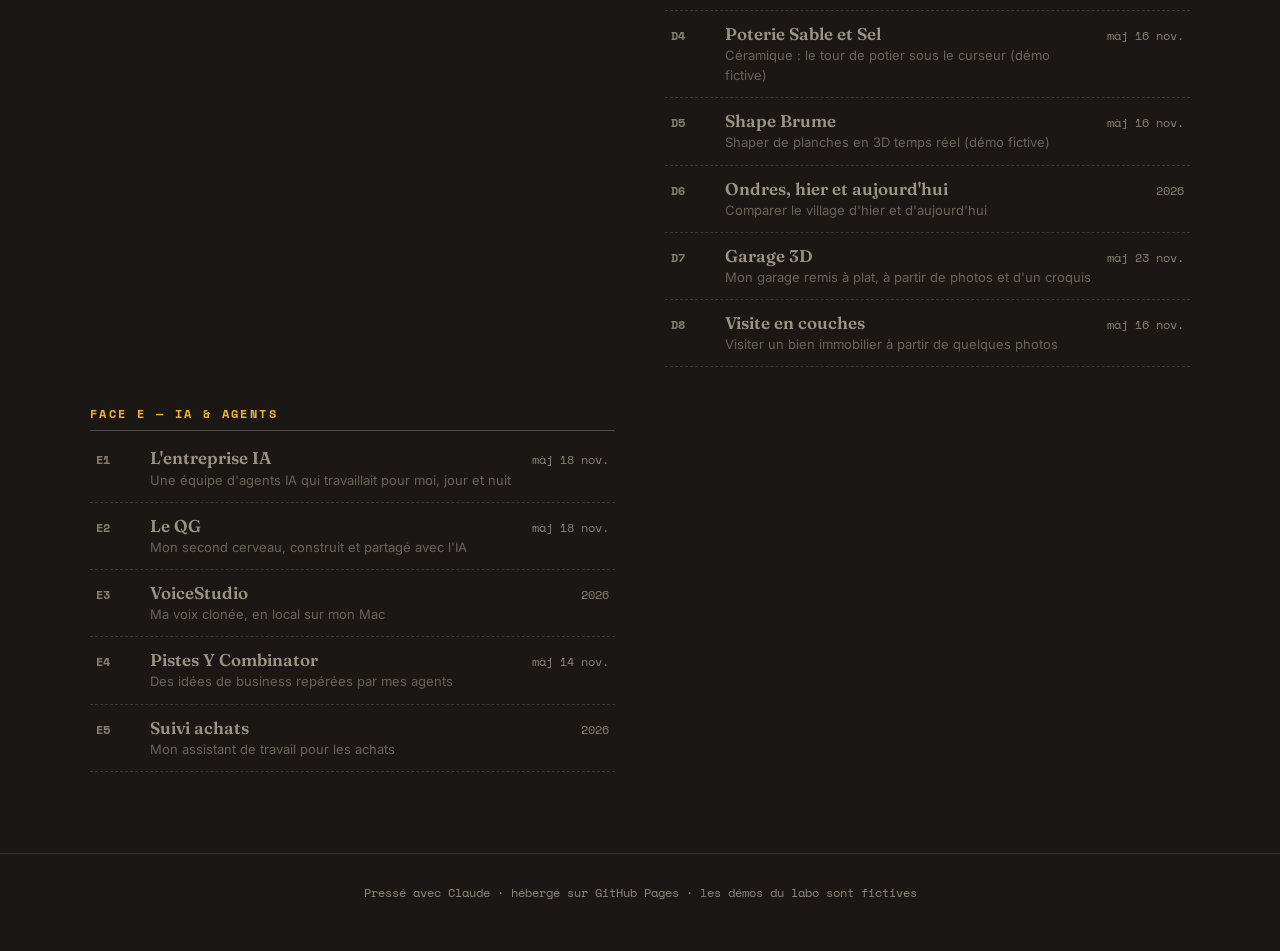
==== commit 62cf62d1: "Bac : la molette feuillette de nouveau, une pochette par cran Le correctif précédent réservait la mo" ====
--- a/index.html
+++ b/index.html
@@ -9,11 +9,11 @@
 <link rel="icon" href="data:image/svg+xml,%3Csvg xmlns='http://www.w3.org/2000/svg' viewBox='0 0 32 32'%3E%3Ccircle cx='16' cy='16' r='15' fill='%231b1714'/%3E%3Ccircle cx='16' cy='16' r='5' fill='%23e4572e'/%3E%3C/svg%3E">
 <link rel="preconnect" href="https://fonts.googleapis.com"><link rel="preconnect" href="https://fonts.gstatic.com" crossorigin>
 <link href="https://fonts.googleapis.com/css2?family=Fraunces:ital,opsz,wght@0,9..144,400;0,9..144,600;0,9..144,800;1,9..144,400&family=Inter:wght@400;600&family=Space+Mono:wght@400;700&display=swap" rel="stylesheet">
-<link rel="stylesheet" href="style.css?v=8">
+<link rel="stylesheet" href="style.css?v=9">
 <script>
 /* Mise à jour automatique : si une version plus récente est en ligne, on la charge
    (le navigateur garde sinon l'ancienne page jusqu'à 10 minutes). */
-window.BAC_VERSION = 8;
+window.BAC_VERSION = 9;
 fetch("version.json", { cache: "no-store" }).then(r => r.json()).then(v => {
   if (v.version > window.BAC_VERSION) {
     const u = new URL(location.href); u.searchParams.set("v", v.version);
@@ -59,7 +59,7 @@
       <button class="play" id="play">▶ Poser sur la platine</button>
       <button class="ctl" id="next" aria-label="Disque suivant">→</button>
     </div>
-    <p class="hint">Glisser, flèches ← → ou balayage horizontal pour feuilleter · Entrée pour écouter</p>
+    <p class="hint">Molette, glisser ou flèches ← → pour feuilleter · Entrée pour écouter</p>
   </section>
 
   <section class="news" id="nouveautes" hidden>
@@ -116,7 +116,7 @@
   </div>
 </div>
 
-<script src="projects.js?v=8"></script>
-<script src="app.js?v=8"></script>
+<script src="projects.js?v=9"></script>
+<script src="app.js?v=9"></script>
 </body>
 </html>
--- a/style.css
+++ b/style.css
@@ -48,7 +48,7 @@
 .crate{margin-top:18px!important;position:relative;height:calc(var(--sleeve)*1.55);max-height:560px;min-height:360px;margin:0 auto;max-width:1400px;overflow:hidden;touch-action:pan-y;user-select:none;cursor:grab}
 .crate.dragging{cursor:grabbing}
 .rail{position:absolute;inset:0;perspective:1100px;perspective-origin:50% 30%}
-.sleeve{position:absolute;left:50%;top:12%;backface-visibility:hidden;width:var(--sleeve);aspect-ratio:1;margin-left:calc(var(--sleeve)/-2);transform-style:preserve-3d;transition:transform .65s cubic-bezier(.2,.8,.2,1),filter .5s,opacity .5s;will-change:transform}
+.sleeve{position:absolute;left:50%;top:12%;width:var(--sleeve);aspect-ratio:1;margin-left:calc(var(--sleeve)/-2);transform-style:preserve-3d;transition:transform .65s cubic-bezier(.2,.8,.2,1),opacity .5s;will-change:transform}
 .sleeve .face{position:absolute;inset:0;border-radius:4px;overflow:hidden;box-shadow:0 30px 40px -20px rgba(0,0,0,.55),0 2px 0 rgba(255,255,255,.25) inset;backface-visibility:hidden}
 .sleeve .disc{position:absolute;inset:4%;border-radius:50%;background:repeating-radial-gradient(#111 0 1.5px,#262220 1.5px 3px);transform:translateZ(-2px);transition:transform .6s cubic-bezier(.2,.8,.2,1)}
 .sleeve .disc::after{content:"";position:absolute;inset:34%;border-radius:50%;background:var(--c1)}
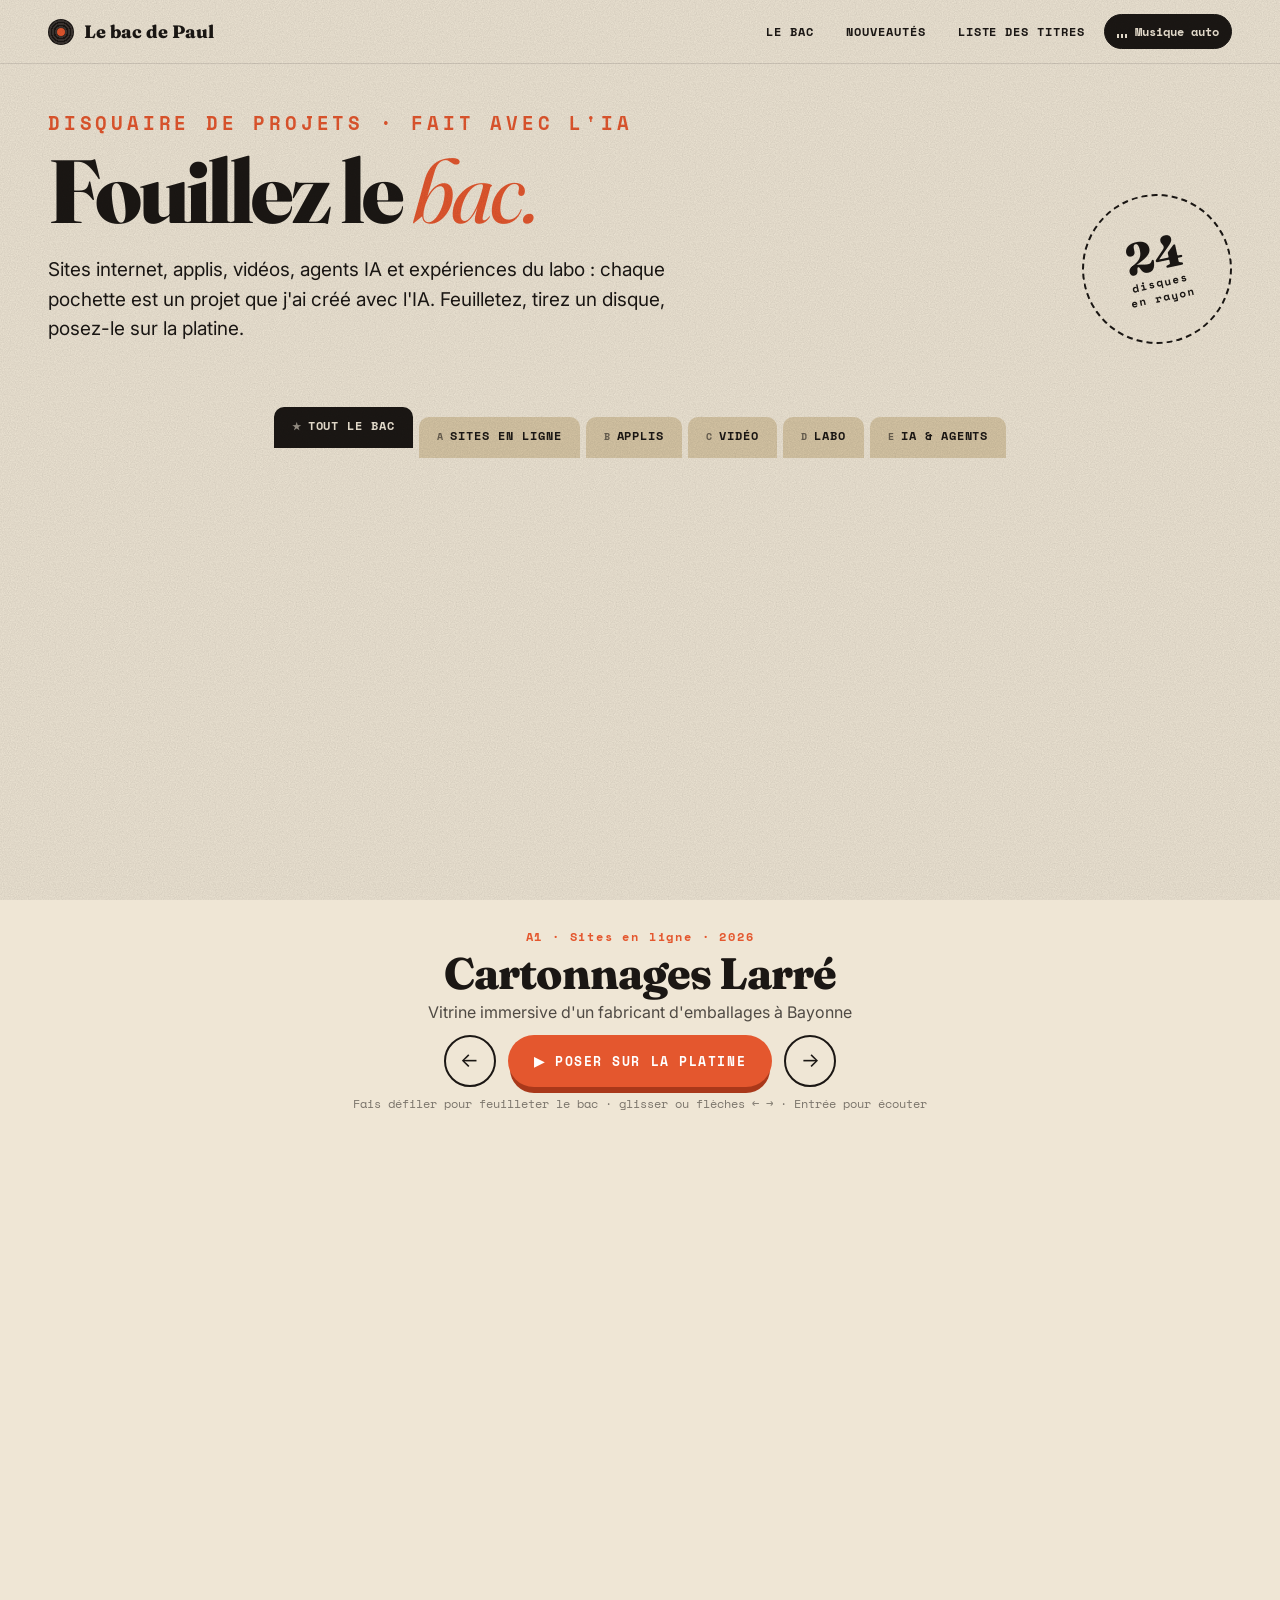
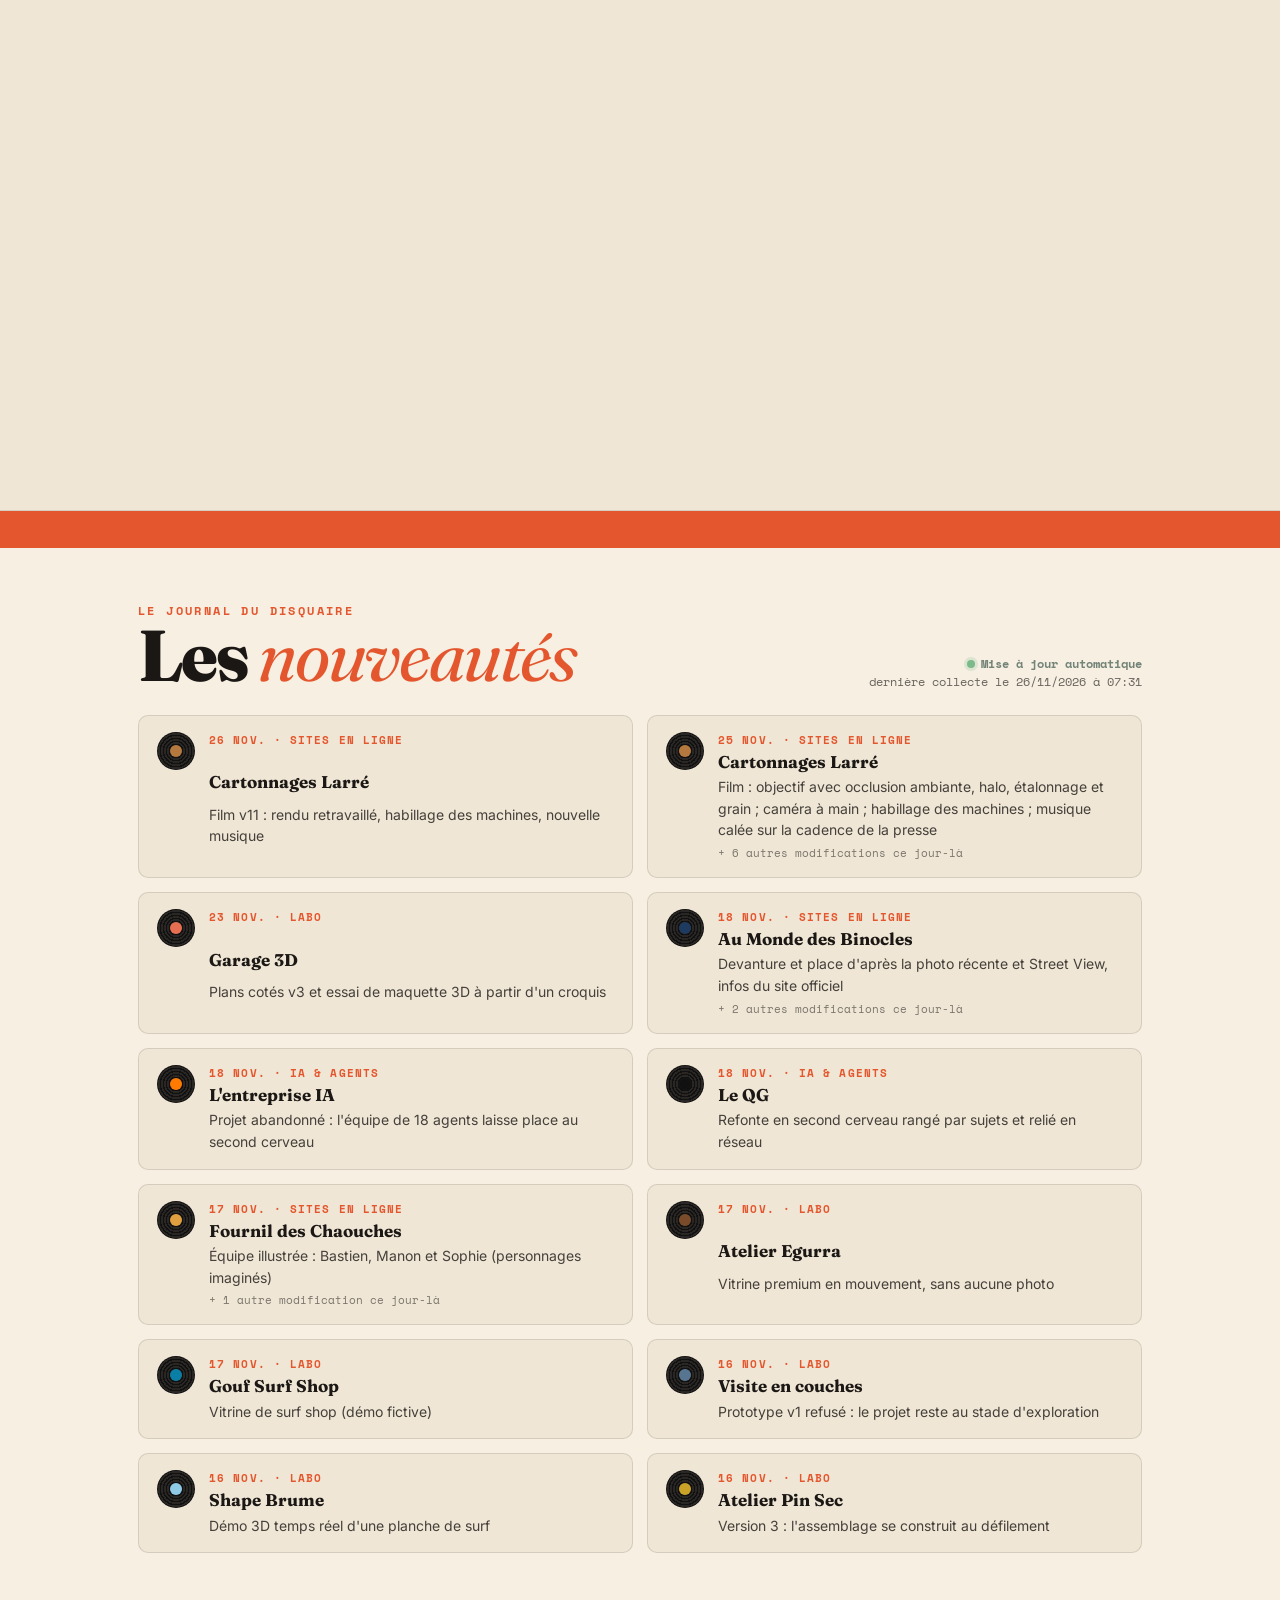
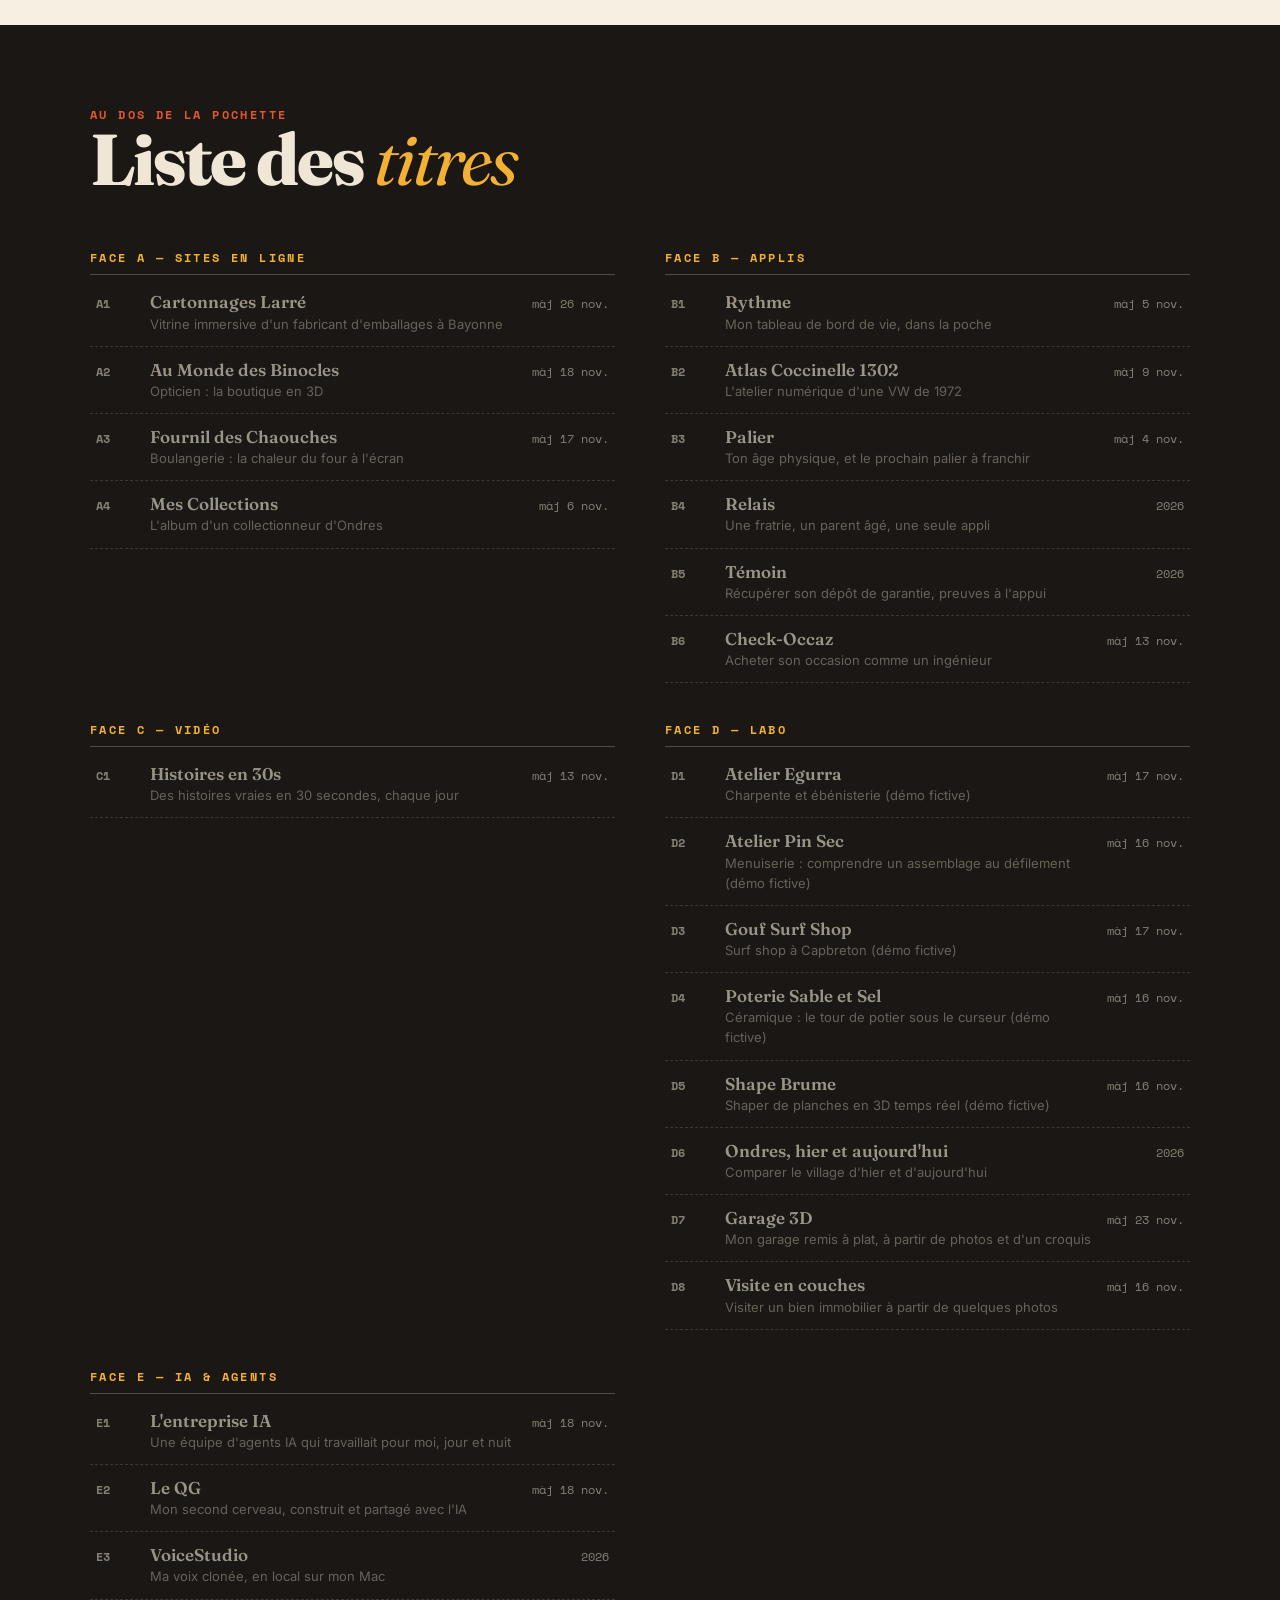
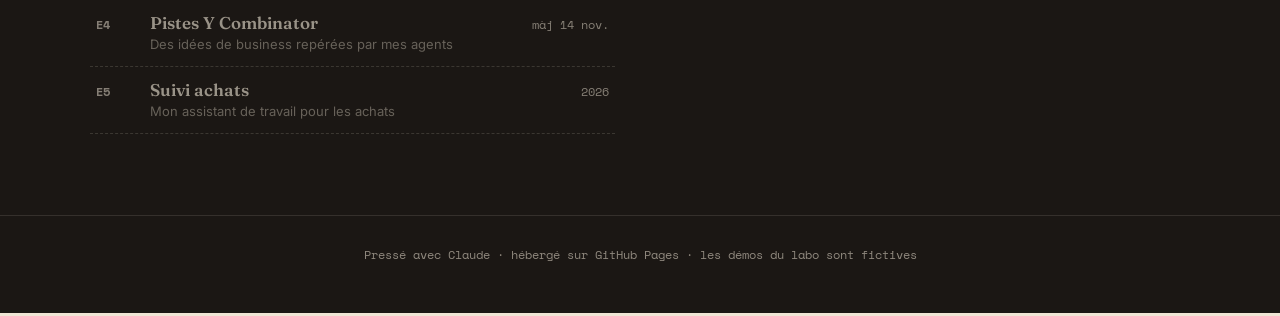
==== commit 8b562213: "Bac fixé à l'écran : le défilement feuillette les pochettes Plus de molette détournée : la section r" ====
--- a/index.html
+++ b/index.html
@@ -9,11 +9,11 @@
 <link rel="icon" href="data:image/svg+xml,%3Csvg xmlns='http://www.w3.org/2000/svg' viewBox='0 0 32 32'%3E%3Ccircle cx='16' cy='16' r='15' fill='%231b1714'/%3E%3Ccircle cx='16' cy='16' r='5' fill='%23e4572e'/%3E%3C/svg%3E">
 <link rel="preconnect" href="https://fonts.googleapis.com"><link rel="preconnect" href="https://fonts.gstatic.com" crossorigin>
 <link href="https://fonts.googleapis.com/css2?family=Fraunces:ital,opsz,wght@0,9..144,400;0,9..144,600;0,9..144,800;1,9..144,400&family=Inter:wght@400;600&family=Space+Mono:wght@400;700&display=swap" rel="stylesheet">
-<link rel="stylesheet" href="style.css?v=9">
+<link rel="stylesheet" href="style.css?v=10">
 <script>
 /* Mise à jour automatique : si une version plus récente est en ligne, on la charge
    (le navigateur garde sinon l'ancienne page jusqu'à 10 minutes). */
-window.BAC_VERSION = 9;
+window.BAC_VERSION = 10;
 fetch("version.json", { cache: "no-store" }).then(r => r.json()).then(v => {
   if (v.version > window.BAC_VERSION) {
     const u = new URL(location.href); u.searchParams.set("v", v.version);
@@ -43,7 +43,8 @@
     <div class="stamp"><div><b id="count">0</b>disques<br>en rayon</div></div>
   </section>
 
-  <section id="bac" aria-label="Le bac à disques">
+  <section id="bac" class="bac-scroll" aria-label="Le bac à disques">
+   <div class="bac-sticky">
     <div class="dividers" id="dividers" role="toolbar" aria-label="Filtrer par face"></div>
     <div class="crate" id="crate">
       <div class="rail" id="rail"></div>
@@ -59,7 +60,8 @@
       <button class="play" id="play">▶ Poser sur la platine</button>
       <button class="ctl" id="next" aria-label="Disque suivant">→</button>
     </div>
-    <p class="hint">Molette, glisser ou flèches ← → pour feuilleter · Entrée pour écouter</p>
+    <p class="hint">Fais défiler pour feuilleter le bac · glisser ou flèches ← → · Entrée pour écouter</p>
+   </div>
   </section>
 
   <section class="news" id="nouveautes" hidden>
@@ -116,7 +118,7 @@
   </div>
 </div>
 
-<script src="projects.js?v=9"></script>
-<script src="app.js?v=9"></script>
+<script src="projects.js?v=10"></script>
+<script src="app.js?v=10"></script>
 </body>
 </html>
--- a/style.css
+++ b/style.css
@@ -1,6 +1,6 @@
 :root{
   --cream:#efe6d5; --paper:#f6efe2; --ink:#1b1714; --rust:#e4572e; --mustard:#f2b134; --pine:#2e4a3f; --wood:#8a5a34; --wood2:#6b4426;
-  --sleeve:min(300px,58vw);
+  --sleeve:min(300px,58vw,calc((100vh - 330px) * .66));
   --serif:"Fraunces",Georgia,serif; --mono:"Space Mono",ui-monospace,monospace; --sans:"Inter",system-ui,sans-serif;
 }
 *{box-sizing:border-box;margin:0;padding:0}
@@ -45,7 +45,7 @@
 .div[aria-pressed=true]{background:var(--ink);color:var(--cream);transform:translateY(-4px)}
 
 /* ── le bac ── */
-.crate{margin-top:18px!important;position:relative;height:calc(var(--sleeve)*1.55);max-height:560px;min-height:360px;margin:0 auto;max-width:1400px;overflow:hidden;touch-action:pan-y;user-select:none;cursor:grab}
+.crate{margin-top:14px!important;position:relative;height:calc(var(--sleeve)*1.5);max-height:560px;min-height:200px;margin:0 auto;max-width:1400px;overflow:hidden;touch-action:pan-y;user-select:none;cursor:grab}
 .crate.dragging{cursor:grabbing}
 .rail{position:absolute;inset:0;perspective:1100px;perspective-origin:50% 30%}
 .sleeve{position:absolute;left:50%;top:12%;width:var(--sleeve);aspect-ratio:1;margin-left:calc(var(--sleeve)/-2);transform-style:preserve-3d;transition:transform .65s cubic-bezier(.2,.8,.2,1),opacity .5s;will-change:transform}
@@ -241,3 +241,13 @@
 .deck-tip{font:11px/1.5 var(--mono);text-align:center;opacity:.5}
 .led{display:none}
 @keyframes pulse{50%{box-shadow:0 5px 0 #6f685e,0 0 0 7px rgba(58,157,93,.45)}}
+
+/* ── bac fixé à l'écran pendant le défilement ── */
+.bac-scroll{position:relative;scroll-margin-top:var(--top,58px)}
+.bac-sticky{position:sticky;top:var(--top,58px);height:calc(100vh - var(--top,58px));display:flex;flex-direction:column;justify-content:center;overflow:hidden}
+.bac-sticky .dividers{padding-top:6px}
+.bac-sticky .now{min-height:0;padding:12px 16px 4px}
+.bac-sticky .controls{padding:6px 0 8px}
+.bac-sticky .hint{margin-top:0;padding-bottom:6px}
+@media (max-height:760px){.bac-sticky .now p{display:none}.bac-sticky .now h2{font-size:clamp(22px,3vw,34px)}}
+@media (max-height:620px){.bac-sticky .hint{display:none}}
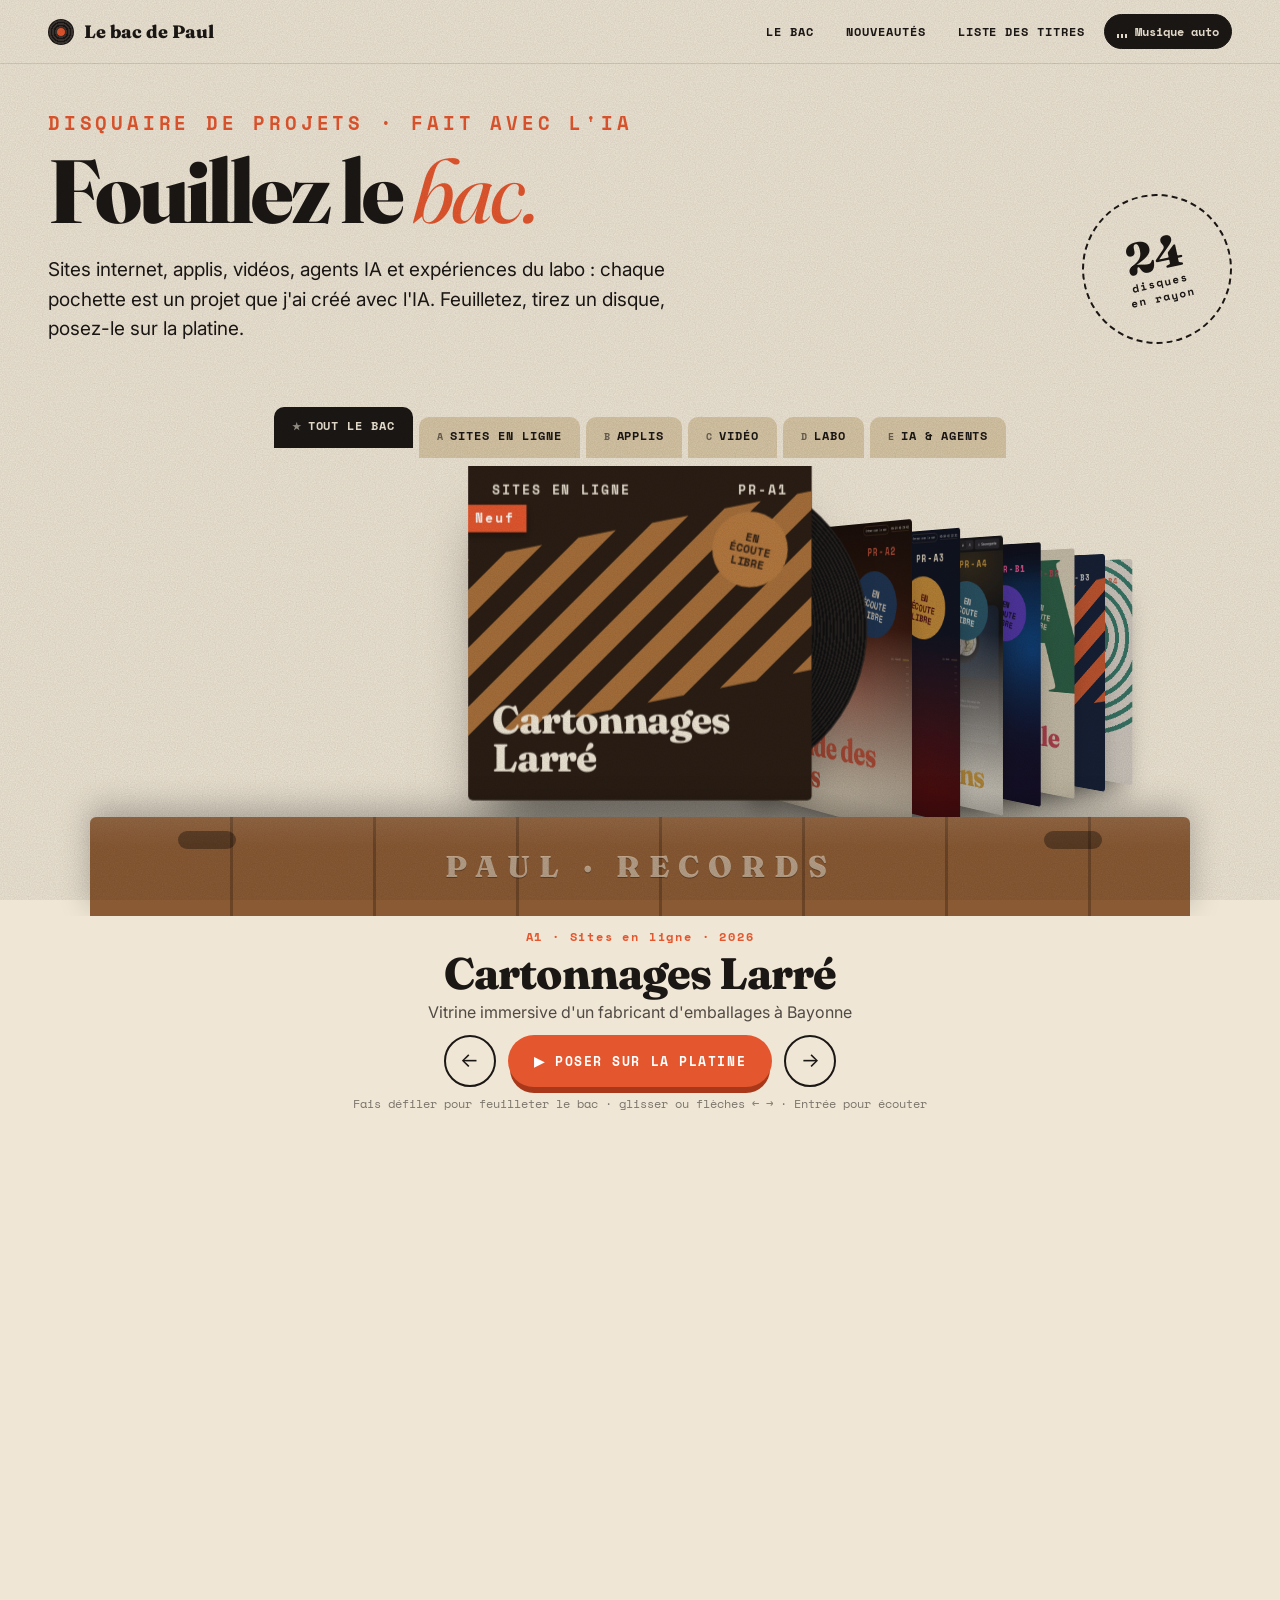
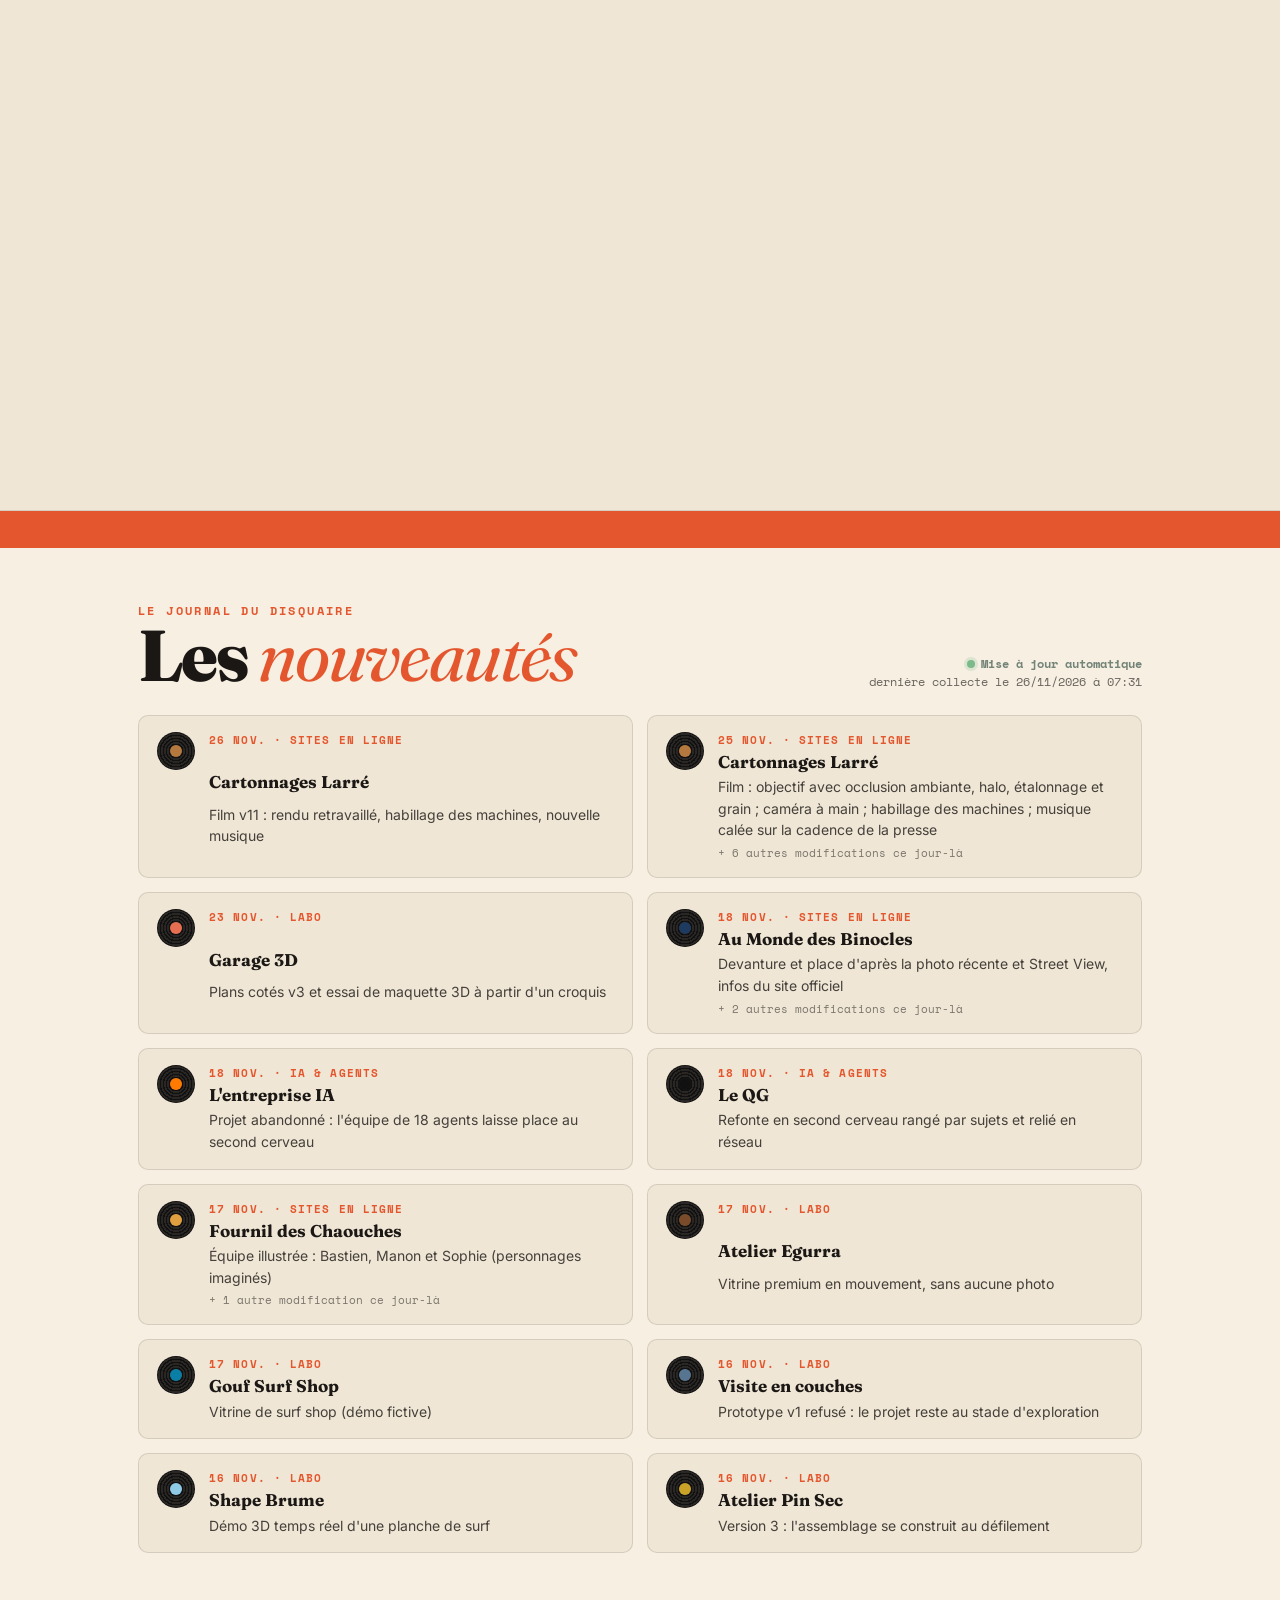
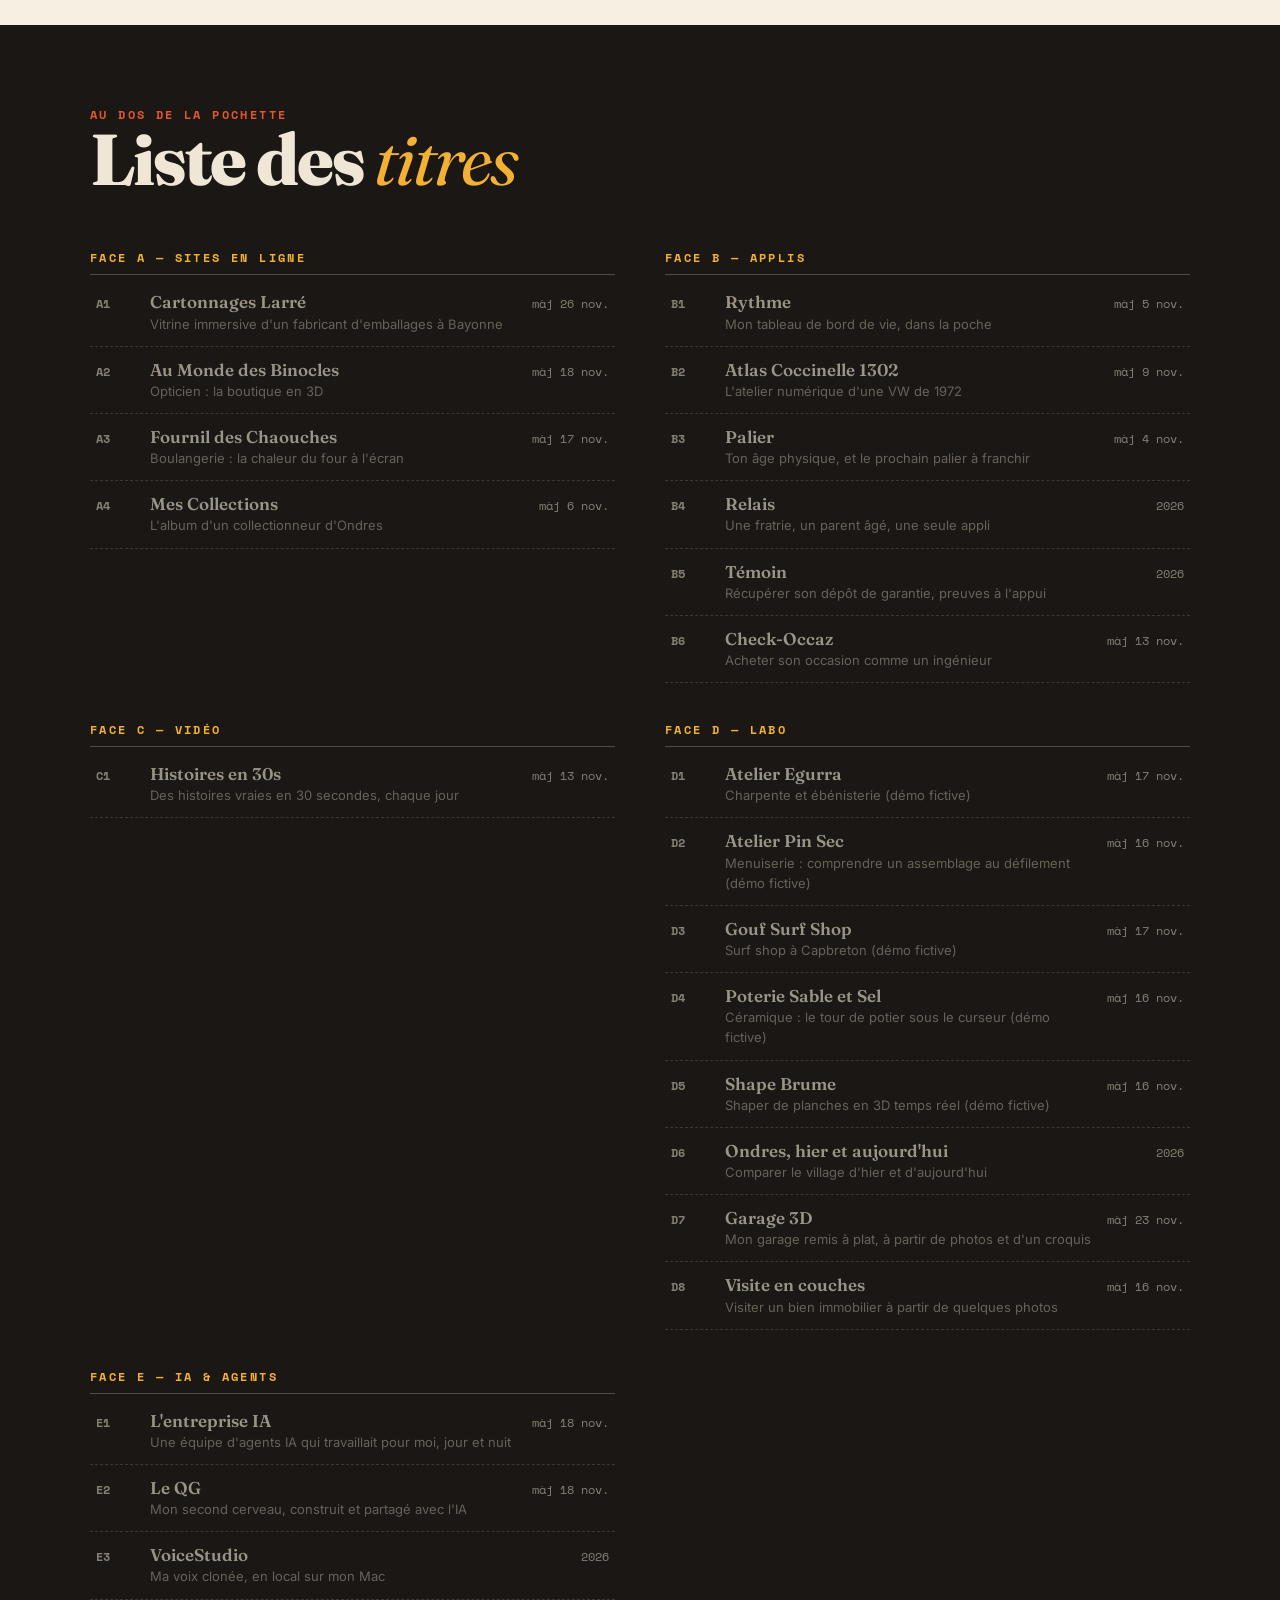
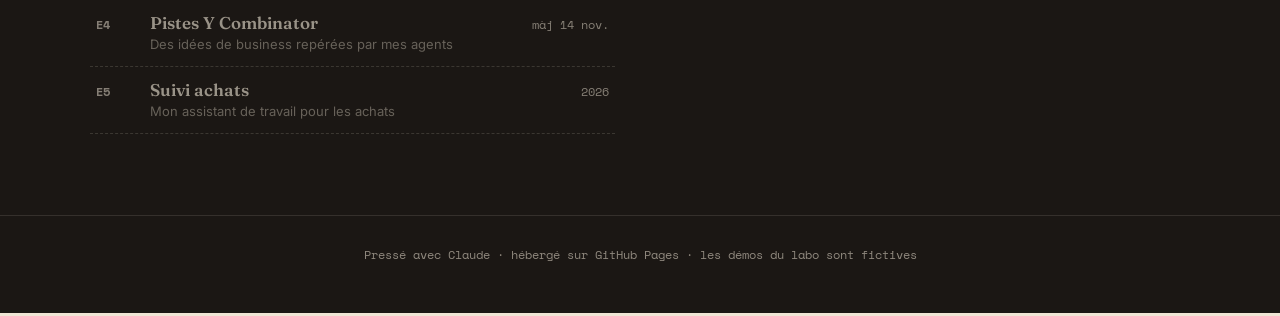
==== commit 668f1183: "Bac : la caisse reprend toute la largeur (pochettes invisibles) Co-Authored-By: Claude Opus 5.5 <nor" ====
--- a/index.html
+++ b/index.html
@@ -9,11 +9,11 @@
 <link rel="icon" href="data:image/svg+xml,%3Csvg xmlns='http://www.w3.org/2000/svg' viewBox='0 0 32 32'%3E%3Ccircle cx='16' cy='16' r='15' fill='%231b1714'/%3E%3Ccircle cx='16' cy='16' r='5' fill='%23e4572e'/%3E%3C/svg%3E">
 <link rel="preconnect" href="https://fonts.googleapis.com"><link rel="preconnect" href="https://fonts.gstatic.com" crossorigin>
 <link href="https://fonts.googleapis.com/css2?family=Fraunces:ital,opsz,wght@0,9..144,400;0,9..144,600;0,9..144,800;1,9..144,400&family=Inter:wght@400;600&family=Space+Mono:wght@400;700&display=swap" rel="stylesheet">
-<link rel="stylesheet" href="style.css?v=10">
+<link rel="stylesheet" href="style.css?v=11">
 <script>
 /* Mise à jour automatique : si une version plus récente est en ligne, on la charge
    (le navigateur garde sinon l'ancienne page jusqu'à 10 minutes). */
-window.BAC_VERSION = 10;
+window.BAC_VERSION = 11;
 fetch("version.json", { cache: "no-store" }).then(r => r.json()).then(v => {
   if (v.version > window.BAC_VERSION) {
     const u = new URL(location.href); u.searchParams.set("v", v.version);
@@ -118,7 +118,7 @@
   </div>
 </div>
 
-<script src="projects.js?v=10"></script>
-<script src="app.js?v=10"></script>
+<script src="projects.js?v=11"></script>
+<script src="app.js?v=11"></script>
 </body>
 </html>
--- a/style.css
+++ b/style.css
@@ -246,6 +246,7 @@
 .bac-scroll{position:relative;scroll-margin-top:var(--top,58px)}
 .bac-sticky{position:sticky;top:var(--top,58px);height:calc(100vh - var(--top,58px));display:flex;flex-direction:column;justify-content:center;overflow:hidden}
 .bac-sticky .dividers{padding-top:6px}
+.bac-sticky .crate{width:100%;flex:none}
 .bac-sticky .now{min-height:0;padding:12px 16px 4px}
 .bac-sticky .controls{padding:6px 0 8px}
 .bac-sticky .hint{margin-top:0;padding-bottom:6px}
